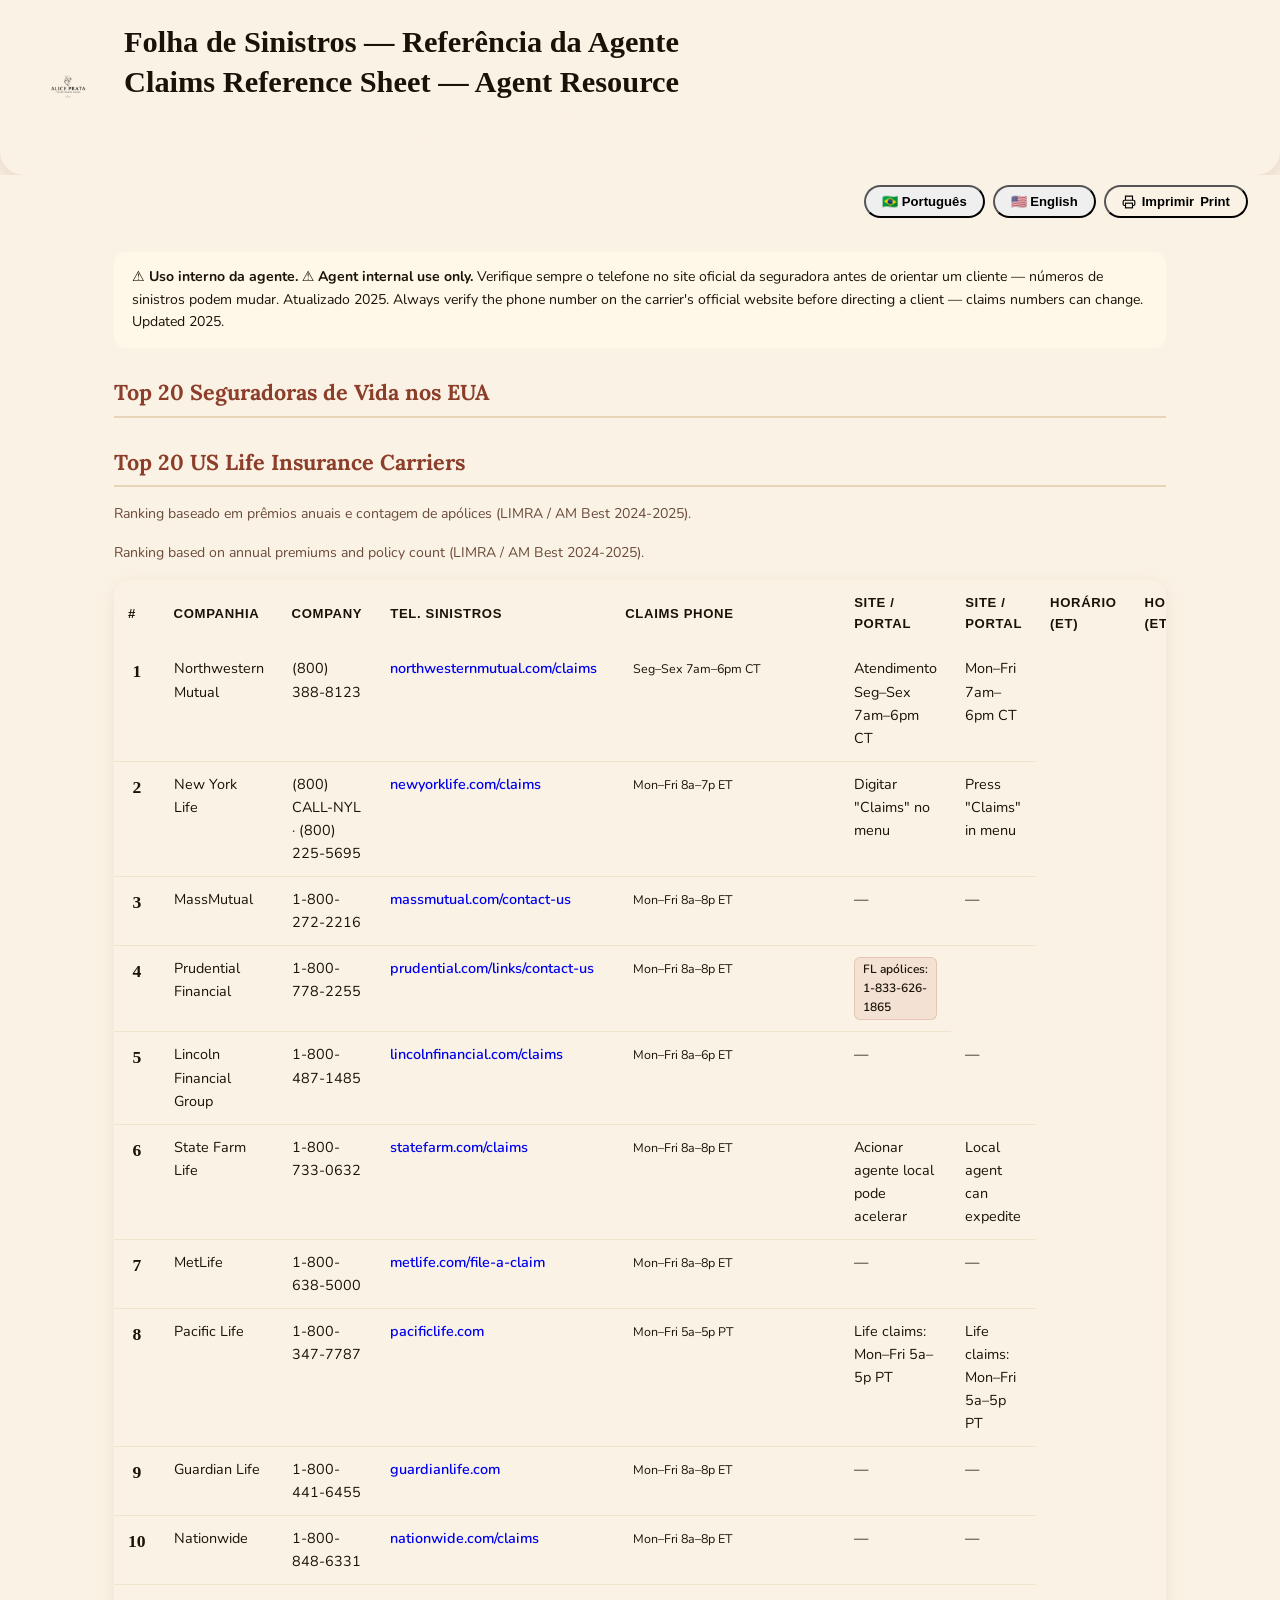
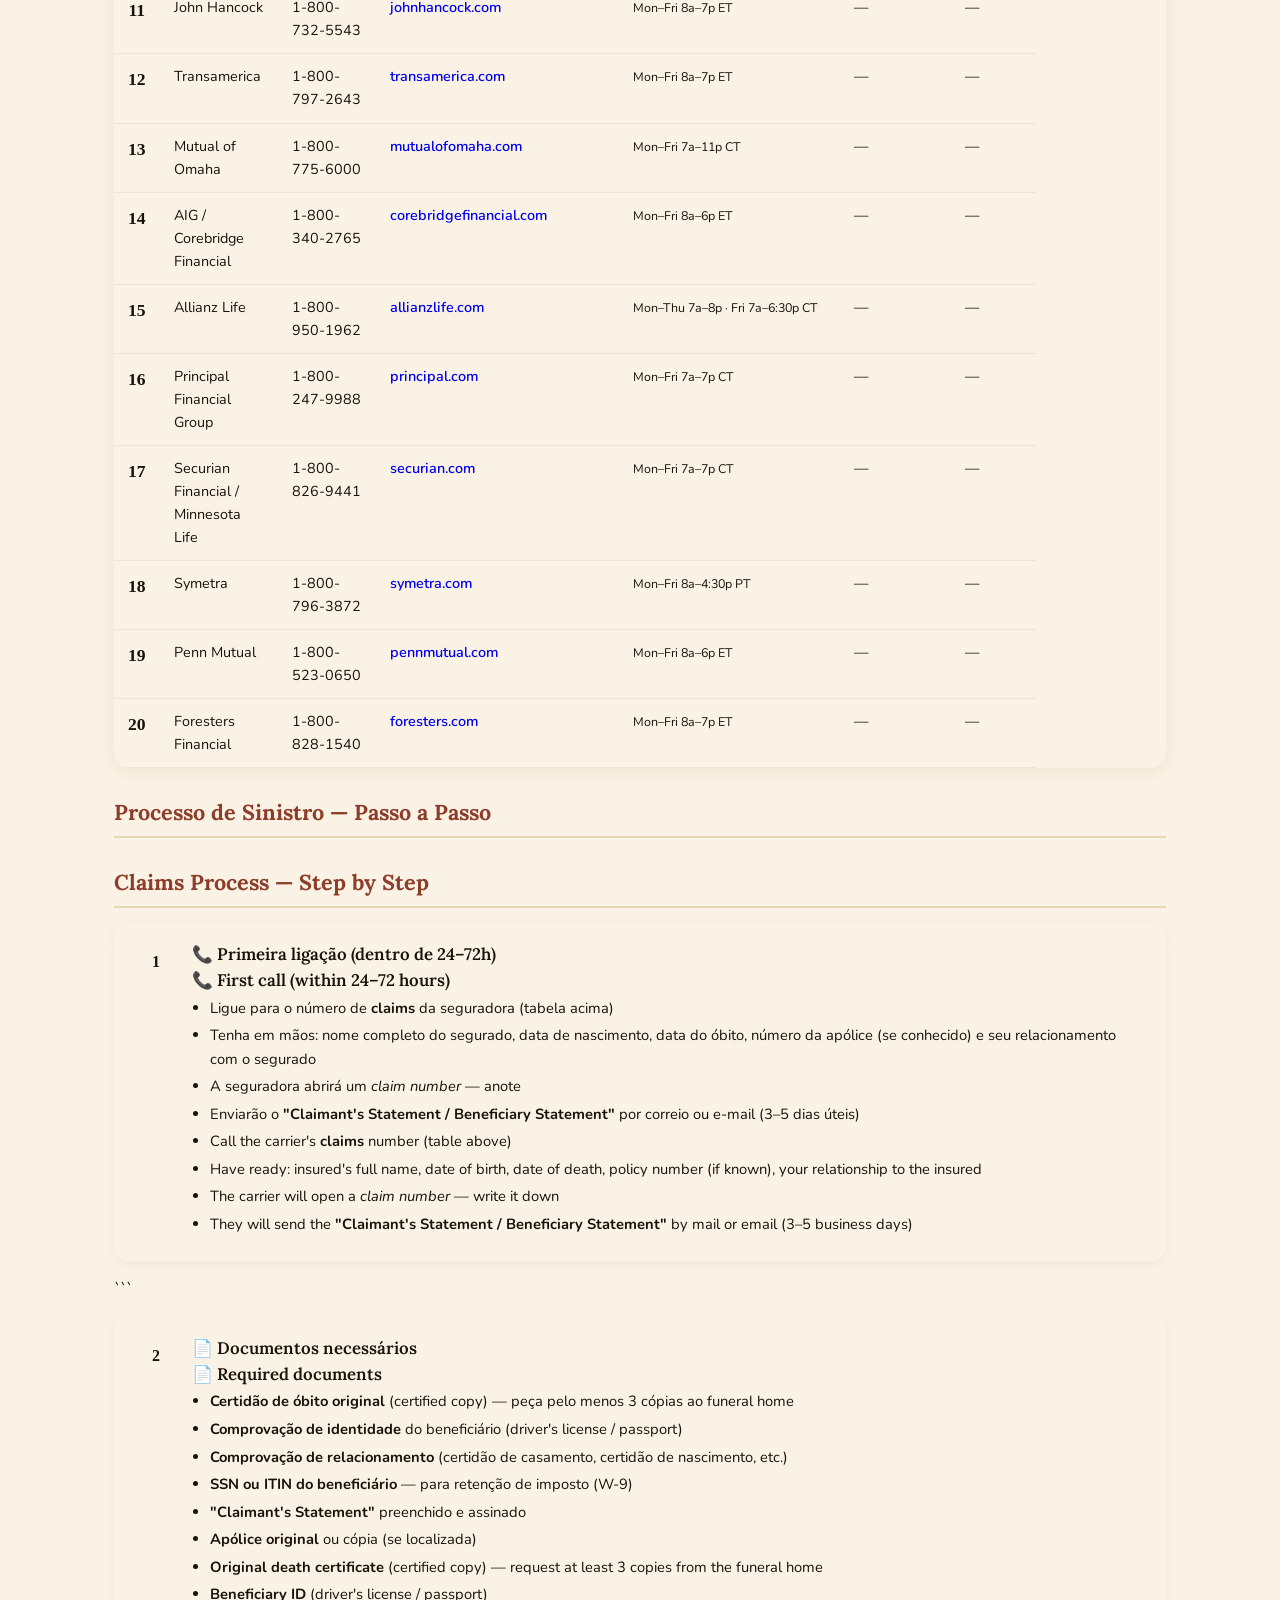
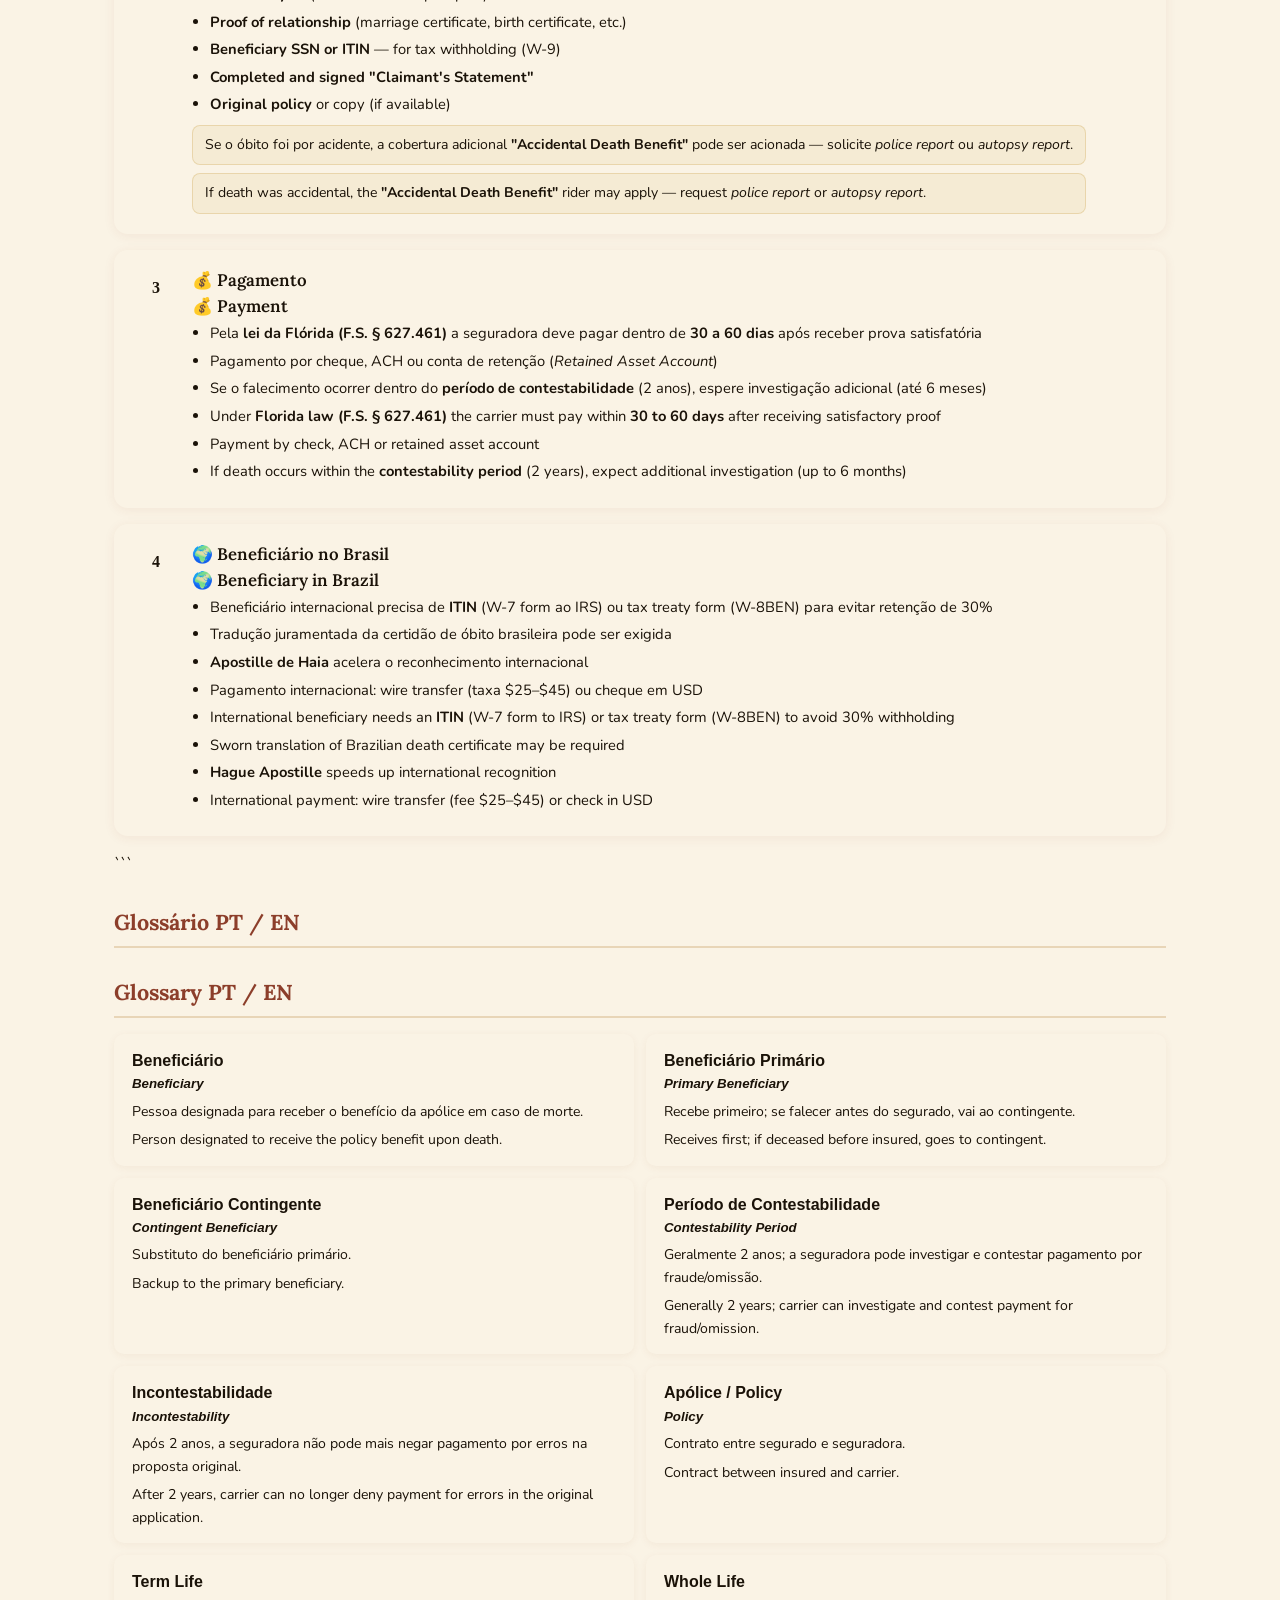
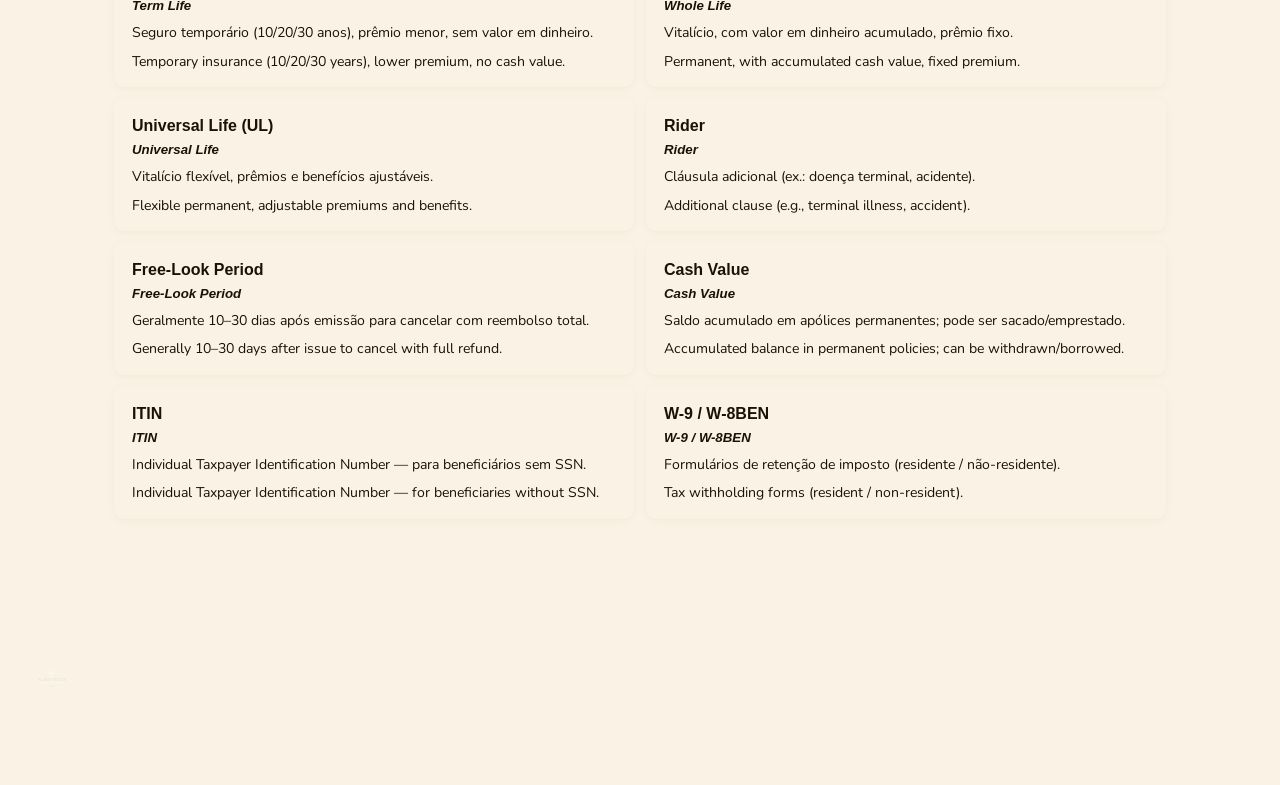
==== carrier-reference.html @ e588aaac "Rename Carrier-reference.html to carrier-reference.html" ====
<!DOCTYPE html>

<html lang="pt-BR">
<head>
<meta charset="UTF-8"/>
<meta name="viewport" content="width=device-width, initial-scale=1.0"/>
<title>Folha de Sinistros — Alice Prata · Agent Claims Reference</title>
<link rel="preconnect" href="https://fonts.googleapis.com">
<link rel="preconnect" href="https://fonts.gstatic.com" crossorigin>
<link href="https://fonts.googleapis.com/css2?family=Lora:ital,wght@0,400;0,600;0,700;1,400&family=Nunito:wght@400;500;600;700;800&display=swap" rel="stylesheet">
<style>
:root{
  --terra-deep:#8C3E2A; --terra:#B5553F; --terra-light:#C76A4F;
  --sand:#E8D5B7; --sand-light:#F4E6CD; --sand-cream:#FAF3E5;
  --ink:#1A1208; --ink-mid:#3A2418; --ink-soft:#6B4A3A;
  --ochre:#C9A24A; --white:#FFFFFF;
}
*{box-sizing:border-box;margin:0;padding:0;}
body{
  font-family:'Nunito',system-ui,sans-serif;
  background:var(--sand-cream);color:var(--ink);
  line-height:1.6;-webkit-font-smoothing:antialiased;
}
h1,h2,h3{font-family:'Lora',Georgia,serif;line-height:1.2;}
h2{font-size:1.35rem;font-weight:700;color:var(--terra-deep);
   border-bottom:2px solid var(--sand);padding-bottom:10px;margin:32px 0 16px;}
h3{font-size:1.05rem;font-weight:600;color:var(--ink);}

/* HEADER */
header{
background:linear-gradient(135deg,var(–terra-deep) 0%,var(–terra-light) 100%);
padding:24px 32px;
display:flex;align-items:center;gap:20px;flex-wrap:wrap;
border-radius:0 0 24px 24px;
box-shadow:0 6px 24px rgba(140,62,42,0.18);
}
.header-logo{
height:64px;width:auto;
background:var(–white);border-radius:14px;
padding:8px 12px;flex-shrink:0;
}
.header-text h1{
font-family:‘Lora’,serif;font-size:clamp(1.3rem,3vw,1.9rem);
font-weight:700;color:var(–white);margin-bottom:4px;
}
.header-text p{color:rgba(250,243,229,0.88);font-size:0.9rem;}
.header-actions{margin-left:auto;display:flex;gap:8px;align-items:center;flex-wrap:wrap;}

/* LANG TOGGLE */
.lang-toggle{
position:sticky;top:0;z-index:50;
background:rgba(250,243,229,0.96);backdrop-filter:blur(6px);
border-bottom:1px solid var(–sand);
padding:10px 32px;display:flex;gap:8px;justify-content:flex-end;align-items:center;
}
.lang-btn{
font-family:‘Nunito’,sans-serif;font-weight:700;font-size:0.82rem;
background:var(–sand-light);color:var(–terra-deep);
border:1px solid var(–sand);padding:7px 16px;border-radius:999px;cursor:pointer;
transition:all 0.15s;
}
.lang-btn.active{background:var(–terra-deep);color:var(–white);border-color:var(–terra-deep);}
.print-btn{
font-family:‘Nunito’,sans-serif;font-weight:700;font-size:0.82rem;
background:transparent;color:var(–terra-deep);
border:1px solid var(–terra-deep);padding:7px 16px;border-radius:999px;cursor:pointer;
display:flex;align-items:center;gap:6px;
}
.print-btn:hover{background:var(–terra-deep);color:var(–white);}

main{max-width:1100px;margin:0 auto;padding:24px 24px 80px;}

/* DISCLAIMER */
.disclaimer{
background:#FFF8E8;border:1px solid var(–ochre);border-left:4px solid var(–ochre);
border-radius:12px;padding:14px 18px;margin-bottom:28px;
font-size:0.88rem;color:var(–ink-mid);
}
.disclaimer strong{color:var(–terra-deep);}

/* TABLE */
.table-wrap{
background:var(–white);border-radius:16px;
overflow:hidden;box-shadow:0 4px 20px rgba(140,62,42,0.09);
margin-bottom:32px;
}
table{width:100%;border-collapse:collapse;font-size:0.9rem;}
thead{background:var(–terra-deep);}
thead th{
padding:12px 14px;text-align:left;
font-family:‘Nunito’,sans-serif;font-weight:700;font-size:0.82rem;
color:var(–white);letter-spacing:0.05em;text-transform:uppercase;
}
tbody tr:nth-child(even){background:var(–sand-light);}
tbody tr:nth-child(odd){background:var(–white);}
tbody tr:hover{background:var(–sand);}
td{padding:11px 14px;vertical-align:top;border-bottom:1px solid rgba(232,213,183,0.5);}
td a{color:var(–terra-deep);font-weight:600;text-decoration:none;}
td a:hover{text-decoration:underline;}
.rank{
font-family:‘Lora’,serif;font-weight:700;font-size:1.1rem;
color:var(–terra-deep);text-align:center;
}
.hours{
display:inline-block;font-size:0.78rem;
background:var(–sand-light);color:var(–ink-soft);
padding:2px 8px;border-radius:6px;white-space:nowrap;
}
.note-pill{
display:inline-block;font-size:0.75rem;
background:rgba(181,85,63,0.1);color:var(–terra-deep);
padding:2px 8px;border-radius:6px;font-weight:600;
border:1px solid rgba(181,85,63,0.2);
}

/* PROCESS SECTION */
.process-steps{display:flex;flex-direction:column;gap:16px;margin-bottom:32px;}
.step{
background:var(–white);border-radius:14px;
padding:20px 24px;
box-shadow:0 2px 12px rgba(140,62,42,0.07);
display:flex;gap:18px;align-items:flex-start;
}
.step-num{
width:36px;height:36px;border-radius:50%;flex-shrink:0;
background:var(–terra-deep);color:var(–white);
font-family:‘Lora’,serif;font-weight:700;font-size:1rem;
display:flex;align-items:center;justify-content:center;
}
.step-content h3{color:var(–terra-deep);margin-bottom:6px;}
.step-content ul{padding-left:18px;}
.step-content li{font-size:0.92rem;color:var(–ink-mid);margin-bottom:4px;}
.step-content .highlight{
background:rgba(201,162,74,0.1);border:1px solid rgba(201,162,74,0.3);
border-radius:8px;padding:8px 12px;margin-top:8px;font-size:0.88rem;color:var(–ink-mid);
}

/* GLOSSARY */
.glossary-grid{
display:grid;grid-template-columns:1fr;gap:12px;margin-bottom:32px;
}
@media(min-width:700px){.glossary-grid{grid-template-columns:1fr 1fr;}}
.term-card{
background:var(–white);border-left:4px solid var(–terra);
border-radius:10px;padding:14px 18px;
box-shadow:0 2px 8px rgba(140,62,42,0.06);
}
.term-card strong{
font-family:‘Nunito’,sans-serif;font-weight:700;
color:var(–terra-deep);display:block;margin-bottom:4px;
}
.term-card .term-en{
font-style:italic;color:var(–ink-soft);font-size:0.83rem;display:block;
}
.term-card p{font-size:0.88rem;color:var(–ink-soft);margin-top:6px;}

/* FOOTER */
footer{
background:var(–ink);padding:28px 32px;
display:flex;align-items:center;gap:16px;flex-wrap:wrap;
justify-content:space-between;
}
footer img{height:40px;filter:invert(1);opacity:0.8;}
footer p{color:rgba(250,243,229,0.5);font-size:0.8rem;max-width:640px;}

/* PRINT */
@media print{
.lang-toggle,.print-btn{display:none!important;}
body{background:#fff;}
header{background:#fff;border-bottom:2px solid var(–terra-deep);border-radius:0;box-shadow:none;}
header h1{color:var(–terra-deep)!important;}
.header-text p{color:var(–ink-soft)!important;}
.header-logo{background:transparent;padding:0;}
td a::after{content:” (” attr(href) “)”;font-size:0.72em;color:var(–ink-soft);}
.table-wrap{box-shadow:none;}
}

/* LANG */
[data-lang=“en”] .pt-only{display:none;}
[data-lang=“pt”] .en-only{display:none;}
</style>

</head>
<body data-lang="pt">

<header>
  <img src="alice-prata-logo.png" alt="Alice Prata" class="header-logo"/>
  <div class="header-text">
    <h1 class="pt-only">Folha de Sinistros — Referência da Agente</h1>
    <h1 class="en-only">Claims Reference Sheet — Agent Resource</h1>
    <p class="pt-only">Top 20 seguradoras dos EUA · Telefones de sinistros · Processo passo a passo · Glossário PT/EN</p>
    <p class="en-only">Top 20 US carriers · Claims phones · Step-by-step process · PT/EN glossary</p>
  </div>
</header>

<div class="lang-toggle">
  <button class="lang-btn active" id="btnPT" onclick="setLang('pt')">🇧🇷 Português</button>
  <button class="lang-btn" id="btnEN" onclick="setLang('en')">🇺🇸 English</button>
  <button class="print-btn" onclick="window.print()">
    <svg width="14" height="14" viewBox="0 0 24 24" fill="none" stroke="currentColor" stroke-width="2"><polyline points="6 9 6 2 18 2 18 9"/><path d="M6 18H4a2 2 0 0 1-2-2v-5a2 2 0 0 1 2-2h16a2 2 0 0 1 2 2v5a2 2 0 0 1-2 2h-2"/><rect x="6" y="14" width="12" height="8"/></svg>
    <span class="pt-only">Imprimir</span><span class="en-only">Print</span>
  </button>
</div>

<main>

  <div class="disclaimer">
    <strong class="pt-only">⚠ Uso interno da agente.</strong>
    <strong class="en-only">⚠ Agent internal use only.</strong>
    <span class="pt-only"> Verifique sempre o telefone no site oficial da seguradora antes de orientar um cliente — números de sinistros podem mudar. Atualizado 2025.</span>
    <span class="en-only"> Always verify the phone number on the carrier's official website before directing a client — claims numbers can change. Updated 2025.</span>
  </div>

  <!-- TOP 20 TABLE -->

  <h2 class="pt-only">Top 20 Seguradoras de Vida nos EUA</h2>
  <h2 class="en-only">Top 20 US Life Insurance Carriers</h2>
  <p style="font-size:0.88rem;color:var(--ink-soft);margin-bottom:16px;" class="pt-only">Ranking baseado em prêmios anuais e contagem de apólices (LIMRA / AM Best 2024-2025).</p>
  <p style="font-size:0.88rem;color:var(--ink-soft);margin-bottom:16px;" class="en-only">Ranking based on annual premiums and policy count (LIMRA / AM Best 2024-2025).</p>

  <div class="table-wrap">
    <table>
      <thead>
        <tr>
          <th style="width:42px;">#</th>
          <th class="pt-only">Companhia</th>        <th class="en-only">Company</th>
          <th class="pt-only">Tel. Sinistros</th>   <th class="en-only">Claims Phone</th>
          <th class="pt-only">Site / Portal</th>    <th class="en-only">Site / Portal</th>
          <th class="pt-only">Horário (ET)</th>     <th class="en-only">Hours (ET)</th>
          <th class="pt-only">Observações</th>      <th class="en-only">Notes</th>
        </tr>
      </thead>
      <tbody>
        <tr><td class="rank">1</td><td>Northwestern Mutual</td><td>(800) 388-8123</td><td><a href="https://www.northwesternmutual.com/claims" target="_blank">northwesternmutual.com/claims</a></td><td><span class="hours">Seg–Sex 7am–6pm CT</span></td><td class="pt-only">Atendimento Seg–Sex 7am–6pm CT</td><td class="en-only">Mon–Fri 7am–6pm CT</td></tr>
        <tr><td class="rank">2</td><td>New York Life</td><td>(800) CALL-NYL · (800) 225-5695</td><td><a href="https://www.newyorklife.com/claims" target="_blank">newyorklife.com/claims</a></td><td><span class="hours">Mon–Fri 8a–7p ET</span></td><td class="pt-only">Digitar "Claims" no menu</td><td class="en-only">Press "Claims" in menu</td></tr>
        <tr><td class="rank">3</td><td>MassMutual</td><td>1-800-272-2216</td><td><a href="https://www.massmutual.com/contact-us" target="_blank">massmutual.com/contact-us</a></td><td><span class="hours">Mon–Fri 8a–8p ET</span></td><td class="pt-only">—</td><td class="en-only">—</td></tr>
        <tr><td class="rank">4</td><td>Prudential Financial</td><td>1-800-778-2255</td><td><a href="https://www.prudential.com/links/contact-us" target="_blank">prudential.com/links/contact-us</a></td><td><span class="hours">Mon–Fri 8a–8p ET</span></td><td><span class="note-pill">FL apólices: 1-833-626-1865</span></td></tr>
        <tr><td class="rank">5</td><td>Lincoln Financial Group</td><td>1-800-487-1485</td><td><a href="https://www.lincolnfinancial.com/claims" target="_blank">lincolnfinancial.com/claims</a></td><td><span class="hours">Mon–Fri 8a–6p ET</span></td><td class="pt-only">—</td><td class="en-only">—</td></tr>
        <tr><td class="rank">6</td><td>State Farm Life</td><td>1-800-733-0632</td><td><a href="https://www.statefarm.com/claims" target="_blank">statefarm.com/claims</a></td><td><span class="hours">Mon–Fri 8a–8p ET</span></td><td class="pt-only">Acionar agente local pode acelerar</td><td class="en-only">Local agent can expedite</td></tr>
        <tr><td class="rank">7</td><td>MetLife</td><td>1-800-638-5000</td><td><a href="https://www.metlife.com/file-a-claim" target="_blank">metlife.com/file-a-claim</a></td><td><span class="hours">Mon–Fri 8a–8p ET</span></td><td class="pt-only">—</td><td class="en-only">—</td></tr>
        <tr><td class="rank">8</td><td>Pacific Life</td><td>1-800-347-7787</td><td><a href="https://www.pacificlife.com" target="_blank">pacificlife.com</a></td><td><span class="hours">Mon–Fri 5a–5p PT</span></td><td class="pt-only">Life claims: Mon–Fri 5a–5p PT</td><td class="en-only">Life claims: Mon–Fri 5a–5p PT</td></tr>
        <tr><td class="rank">9</td><td>Guardian Life</td><td>1-800-441-6455</td><td><a href="https://www.guardianlife.com" target="_blank">guardianlife.com</a></td><td><span class="hours">Mon–Fri 8a–8p ET</span></td><td class="pt-only">—</td><td class="en-only">—</td></tr>
        <tr><td class="rank">10</td><td>Nationwide</td><td>1-800-848-6331</td><td><a href="https://www.nationwide.com/claims" target="_blank">nationwide.com/claims</a></td><td><span class="hours">Mon–Fri 8a–8p ET</span></td><td class="pt-only">—</td><td class="en-only">—</td></tr>
        <tr><td class="rank">11</td><td>John Hancock</td><td>1-800-732-5543</td><td><a href="https://www.johnhancock.com" target="_blank">johnhancock.com</a></td><td><span class="hours">Mon–Fri 8a–7p ET</span></td><td class="pt-only">—</td><td class="en-only">—</td></tr>
        <tr><td class="rank">12</td><td>Transamerica</td><td>1-800-797-2643</td><td><a href="https://www.transamerica.com" target="_blank">transamerica.com</a></td><td><span class="hours">Mon–Fri 8a–7p ET</span></td><td class="pt-only">—</td><td class="en-only">—</td></tr>
        <tr><td class="rank">13</td><td>Mutual of Omaha</td><td>1-800-775-6000</td><td><a href="https://www.mutualofomaha.com" target="_blank">mutualofomaha.com</a></td><td><span class="hours">Mon–Fri 7a–11p CT</span></td><td class="pt-only">—</td><td class="en-only">—</td></tr>
        <tr><td class="rank">14</td><td>AIG / Corebridge Financial</td><td>1-800-340-2765</td><td><a href="https://www.corebridgefinancial.com" target="_blank">corebridgefinancial.com</a></td><td><span class="hours">Mon–Fri 8a–6p ET</span></td><td class="pt-only">—</td><td class="en-only">—</td></tr>
        <tr><td class="rank">15</td><td>Allianz Life</td><td>1-800-950-1962</td><td><a href="https://www.allianzlife.com" target="_blank">allianzlife.com</a></td><td><span class="hours">Mon–Thu 7a–8p · Fri 7a–6:30p CT</span></td><td class="pt-only">—</td><td class="en-only">—</td></tr>
        <tr><td class="rank">16</td><td>Principal Financial Group</td><td>1-800-247-9988</td><td><a href="https://www.principal.com" target="_blank">principal.com</a></td><td><span class="hours">Mon–Fri 7a–7p CT</span></td><td class="pt-only">—</td><td class="en-only">—</td></tr>
        <tr><td class="rank">17</td><td>Securian Financial / Minnesota Life</td><td>1-800-826-9441</td><td><a href="https://www.securian.com" target="_blank">securian.com</a></td><td><span class="hours">Mon–Fri 7a–7p CT</span></td><td class="pt-only">—</td><td class="en-only">—</td></tr>
        <tr><td class="rank">18</td><td>Symetra</td><td>1-800-796-3872</td><td><a href="https://www.symetra.com" target="_blank">symetra.com</a></td><td><span class="hours">Mon–Fri 8a–4:30p PT</span></td><td class="pt-only">—</td><td class="en-only">—</td></tr>
        <tr><td class="rank">19</td><td>Penn Mutual</td><td>1-800-523-0650</td><td><a href="https://www.pennmutual.com" target="_blank">pennmutual.com</a></td><td><span class="hours">Mon–Fri 8a–6p ET</span></td><td class="pt-only">—</td><td class="en-only">—</td></tr>
        <tr><td class="rank">20</td><td>Foresters Financial</td><td>1-800-828-1540</td><td><a href="https://www.foresters.com" target="_blank">foresters.com</a></td><td><span class="hours">Mon–Fri 8a–7p ET</span></td><td class="pt-only">—</td><td class="en-only">—</td></tr>
      </tbody>
    </table>
  </div>

  <!-- CLAIMS PROCESS -->

  <h2 class="pt-only">Processo de Sinistro — Passo a Passo</h2>
  <h2 class="en-only">Claims Process — Step by Step</h2>

  <div class="process-steps">
    <div class="step">
      <div class="step-num">1</div>
      <div class="step-content">
        <h3 class="pt-only">📞 Primeira ligação (dentro de 24–72h)</h3>
        <h3 class="en-only">📞 First call (within 24–72 hours)</h3>
        <ul class="pt-only">
          <li>Ligue para o número de <strong>claims</strong> da seguradora (tabela acima)</li>
          <li>Tenha em mãos: nome completo do segurado, data de nascimento, data do óbito, número da apólice (se conhecido) e seu relacionamento com o segurado</li>
          <li>A seguradora abrirá um <em>claim number</em> — anote</li>
          <li>Enviarão o <strong>"Claimant's Statement / Beneficiary Statement"</strong> por correio ou e-mail (3–5 dias úteis)</li>
        </ul>
        <ul class="en-only">
          <li>Call the carrier's <strong>claims</strong> number (table above)</li>
          <li>Have ready: insured's full name, date of birth, date of death, policy number (if known), your relationship to the insured</li>
          <li>The carrier will open a <em>claim number</em> — write it down</li>
          <li>They will send the <strong>"Claimant's Statement / Beneficiary Statement"</strong> by mail or email (3–5 business days)</li>
        </ul>
      </div>
    </div>

```
<div class="step">
  <div class="step-num">2</div>
  <div class="step-content">
    <h3 class="pt-only">📄 Documentos necessários</h3>
    <h3 class="en-only">📄 Required documents</h3>
    <ul class="pt-only">
      <li><strong>Certidão de óbito original</strong> (certified copy) — peça pelo menos 3 cópias ao funeral home</li>
      <li><strong>Comprovação de identidade</strong> do beneficiário (driver's license / passport)</li>
      <li><strong>Comprovação de relacionamento</strong> (certidão de casamento, certidão de nascimento, etc.)</li>
      <li><strong>SSN ou ITIN do beneficiário</strong> — para retenção de imposto (W-9)</li>
      <li><strong>"Claimant's Statement"</strong> preenchido e assinado</li>
      <li><strong>Apólice original</strong> ou cópia (se localizada)</li>
    </ul>
    <ul class="en-only">
      <li><strong>Original death certificate</strong> (certified copy) — request at least 3 copies from the funeral home</li>
      <li><strong>Beneficiary ID</strong> (driver's license / passport)</li>
      <li><strong>Proof of relationship</strong> (marriage certificate, birth certificate, etc.)</li>
      <li><strong>Beneficiary SSN or ITIN</strong> — for tax withholding (W-9)</li>
      <li><strong>Completed and signed "Claimant's Statement"</strong></li>
      <li><strong>Original policy</strong> or copy (if available)</li>
    </ul>
    <div class="highlight pt-only">Se o óbito foi por acidente, a cobertura adicional <strong>"Accidental Death Benefit"</strong> pode ser acionada — solicite <em>police report</em> ou <em>autopsy report</em>.</div>
    <div class="highlight en-only">If death was accidental, the <strong>"Accidental Death Benefit"</strong> rider may apply — request <em>police report</em> or <em>autopsy report</em>.</div>
  </div>
</div>

<div class="step">
  <div class="step-num">3</div>
  <div class="step-content">
    <h3 class="pt-only">💰 Pagamento</h3>
    <h3 class="en-only">💰 Payment</h3>
    <ul class="pt-only">
      <li>Pela <strong>lei da Flórida (F.S. § 627.461)</strong> a seguradora deve pagar dentro de <strong>30 a 60 dias</strong> após receber prova satisfatória</li>
      <li>Pagamento por cheque, ACH ou conta de retenção (<em>Retained Asset Account</em>)</li>
      <li>Se o falecimento ocorrer dentro do <strong>período de contestabilidade</strong> (2 anos), espere investigação adicional (até 6 meses)</li>
    </ul>
    <ul class="en-only">
      <li>Under <strong>Florida law (F.S. § 627.461)</strong> the carrier must pay within <strong>30 to 60 days</strong> after receiving satisfactory proof</li>
      <li>Payment by check, ACH or retained asset account</li>
      <li>If death occurs within the <strong>contestability period</strong> (2 years), expect additional investigation (up to 6 months)</li>
    </ul>
  </div>
</div>

<div class="step">
  <div class="step-num">4</div>
  <div class="step-content">
    <h3 class="pt-only">🌍 Beneficiário no Brasil</h3>
    <h3 class="en-only">🌍 Beneficiary in Brazil</h3>
    <ul class="pt-only">
      <li>Beneficiário internacional precisa de <strong>ITIN</strong> (W-7 form ao IRS) ou tax treaty form (W-8BEN) para evitar retenção de 30%</li>
      <li>Tradução juramentada da certidão de óbito brasileira pode ser exigida</li>
      <li><strong>Apostille de Haia</strong> acelera o reconhecimento internacional</li>
      <li>Pagamento internacional: wire transfer (taxa $25–$45) ou cheque em USD</li>
    </ul>
    <ul class="en-only">
      <li>International beneficiary needs an <strong>ITIN</strong> (W-7 form to IRS) or tax treaty form (W-8BEN) to avoid 30% withholding</li>
      <li>Sworn translation of Brazilian death certificate may be required</li>
      <li><strong>Hague Apostille</strong> speeds up international recognition</li>
      <li>International payment: wire transfer (fee $25–$45) or check in USD</li>
    </ul>
  </div>
</div>
```

  </div>

  <!-- GLOSSARY -->

  <h2 class="pt-only">Glossário PT / EN</h2>
  <h2 class="en-only">Glossary PT / EN</h2>

  <div class="glossary-grid">
    <div class="term-card"><strong>Beneficiário <span class="term-en">Beneficiary</span></strong><p class="pt-only">Pessoa designada para receber o benefício da apólice em caso de morte.</p><p class="en-only">Person designated to receive the policy benefit upon death.</p></div>
    <div class="term-card"><strong>Beneficiário Primário <span class="term-en">Primary Beneficiary</span></strong><p class="pt-only">Recebe primeiro; se falecer antes do segurado, vai ao contingente.</p><p class="en-only">Receives first; if deceased before insured, goes to contingent.</p></div>
    <div class="term-card"><strong>Beneficiário Contingente <span class="term-en">Contingent Beneficiary</span></strong><p class="pt-only">Substituto do beneficiário primário.</p><p class="en-only">Backup to the primary beneficiary.</p></div>
    <div class="term-card"><strong>Período de Contestabilidade <span class="term-en">Contestability Period</span></strong><p class="pt-only">Geralmente 2 anos; a seguradora pode investigar e contestar pagamento por fraude/omissão.</p><p class="en-only">Generally 2 years; carrier can investigate and contest payment for fraud/omission.</p></div>
    <div class="term-card"><strong>Incontestabilidade <span class="term-en">Incontestability</span></strong><p class="pt-only">Após 2 anos, a seguradora não pode mais negar pagamento por erros na proposta original.</p><p class="en-only">After 2 years, carrier can no longer deny payment for errors in the original application.</p></div>
    <div class="term-card"><strong>Apólice / Policy <span class="term-en">Policy</span></strong><p class="pt-only">Contrato entre segurado e seguradora.</p><p class="en-only">Contract between insured and carrier.</p></div>
    <div class="term-card"><strong>Term Life <span class="term-en">Term Life</span></strong><p class="pt-only">Seguro temporário (10/20/30 anos), prêmio menor, sem valor em dinheiro.</p><p class="en-only">Temporary insurance (10/20/30 years), lower premium, no cash value.</p></div>
    <div class="term-card"><strong>Whole Life <span class="term-en">Whole Life</span></strong><p class="pt-only">Vitalício, com valor em dinheiro acumulado, prêmio fixo.</p><p class="en-only">Permanent, with accumulated cash value, fixed premium.</p></div>
    <div class="term-card"><strong>Universal Life (UL) <span class="term-en">Universal Life</span></strong><p class="pt-only">Vitalício flexível, prêmios e benefícios ajustáveis.</p><p class="en-only">Flexible permanent, adjustable premiums and benefits.</p></div>
    <div class="term-card"><strong>Rider <span class="term-en">Rider</span></strong><p class="pt-only">Cláusula adicional (ex.: doença terminal, acidente).</p><p class="en-only">Additional clause (e.g., terminal illness, accident).</p></div>
    <div class="term-card"><strong>Free-Look Period <span class="term-en">Free-Look Period</span></strong><p class="pt-only">Geralmente 10–30 dias após emissão para cancelar com reembolso total.</p><p class="en-only">Generally 10–30 days after issue to cancel with full refund.</p></div>
    <div class="term-card"><strong>Cash Value <span class="term-en">Cash Value</span></strong><p class="pt-only">Saldo acumulado em apólices permanentes; pode ser sacado/emprestado.</p><p class="en-only">Accumulated balance in permanent policies; can be withdrawn/borrowed.</p></div>
    <div class="term-card"><strong>ITIN <span class="term-en">ITIN</span></strong><p class="pt-only">Individual Taxpayer Identification Number — para beneficiários sem SSN.</p><p class="en-only">Individual Taxpayer Identification Number — for beneficiaries without SSN.</p></div>
    <div class="term-card"><strong>W-9 / W-8BEN <span class="term-en">W-9 / W-8BEN</span></strong><p class="pt-only">Formulários de retenção de imposto (residente / não-residente).</p><p class="en-only">Tax withholding forms (resident / non-resident).</p></div>
  </div>

</main>

<footer>
  <img src="alice-prata-logo.png" alt="Alice Prata"/>
  <p class="pt-only">Documento de referência interna — Alice Prata. Atualizado 2025. Verifique sempre os números no site oficial da seguradora antes de orientar um cliente.</p>
  <p class="en-only">Internal reference document — Alice Prata. Updated 2025. Always verify numbers on the carrier's official website before directing a client.</p>
</footer>

<script>
function setLang(lang){
  document.body.dataset.lang = lang;
  document.getElementById('btnPT').classList.toggle('active', lang==='pt');
  document.getElementById('btnEN').classList.toggle('active', lang==='en');
  document.documentElement.lang = lang==='en' ? 'en' : 'pt-BR';
}
</script>

</body>
</html>
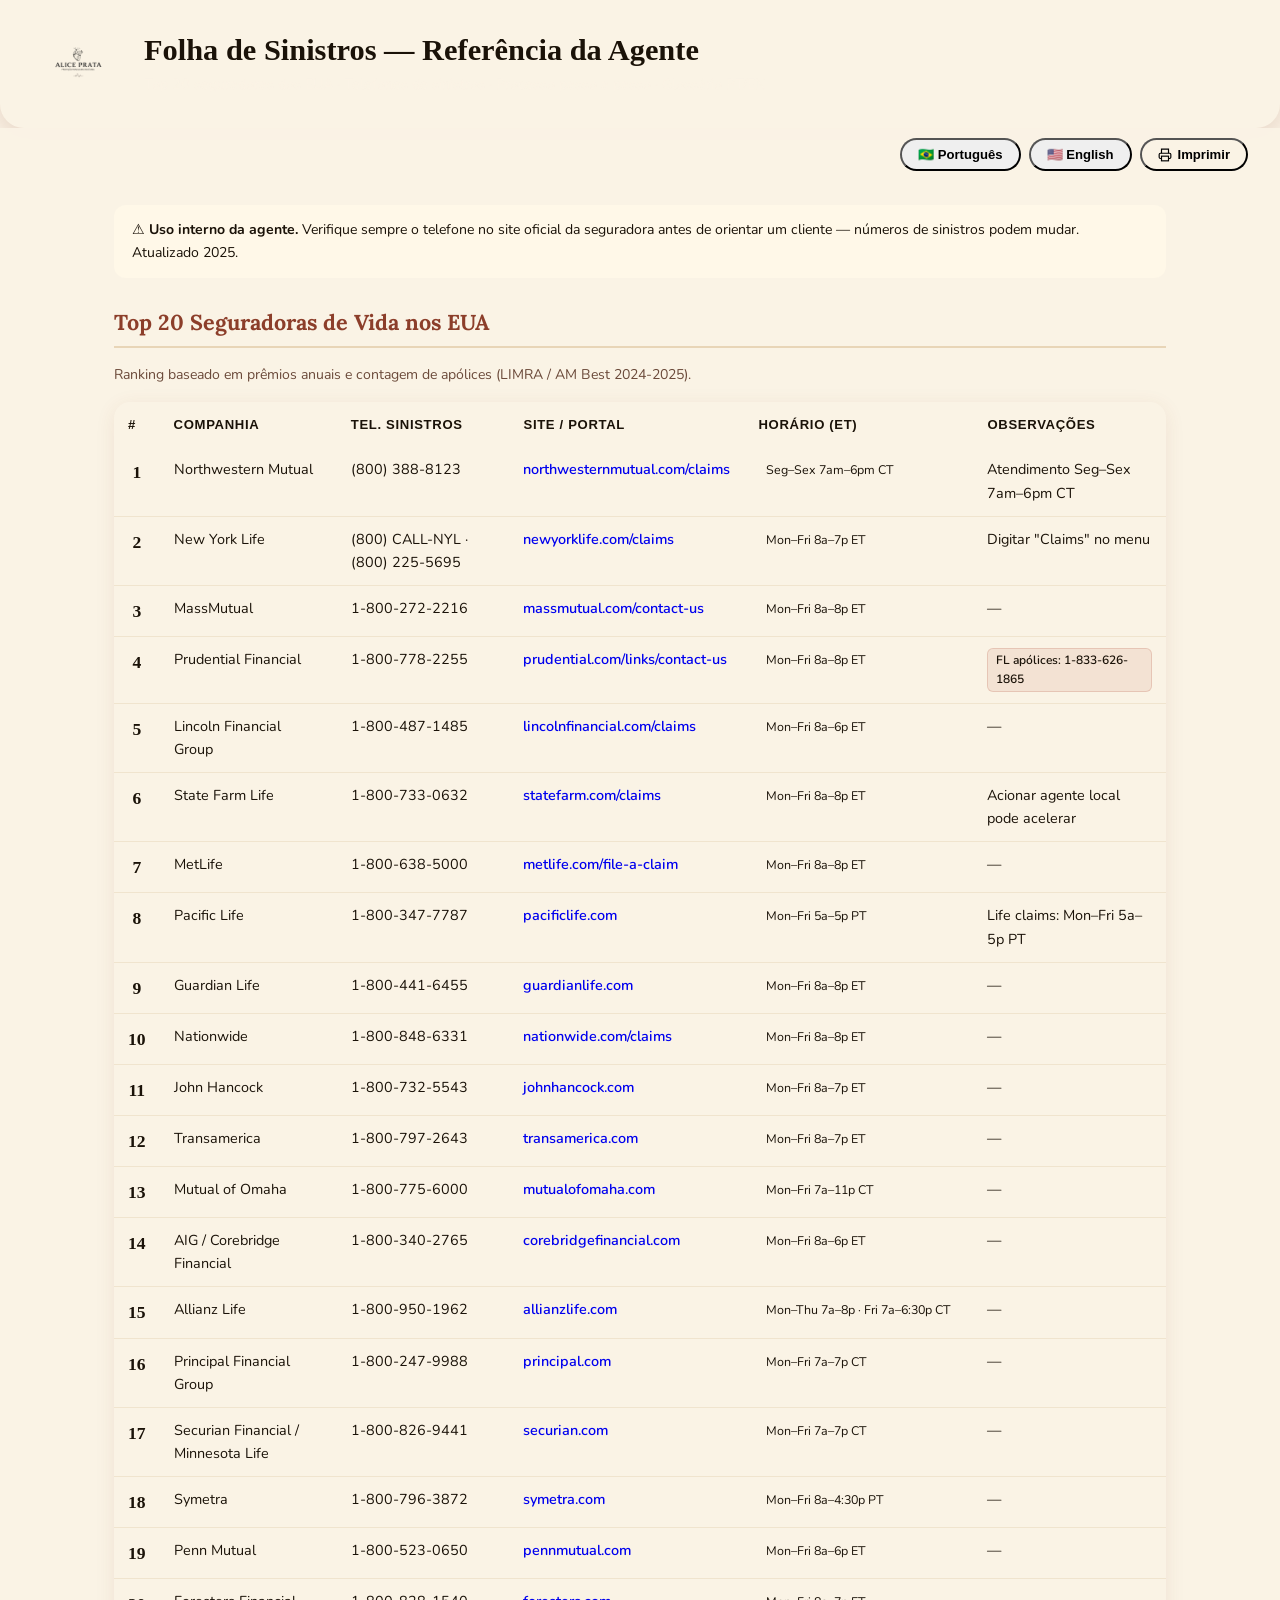
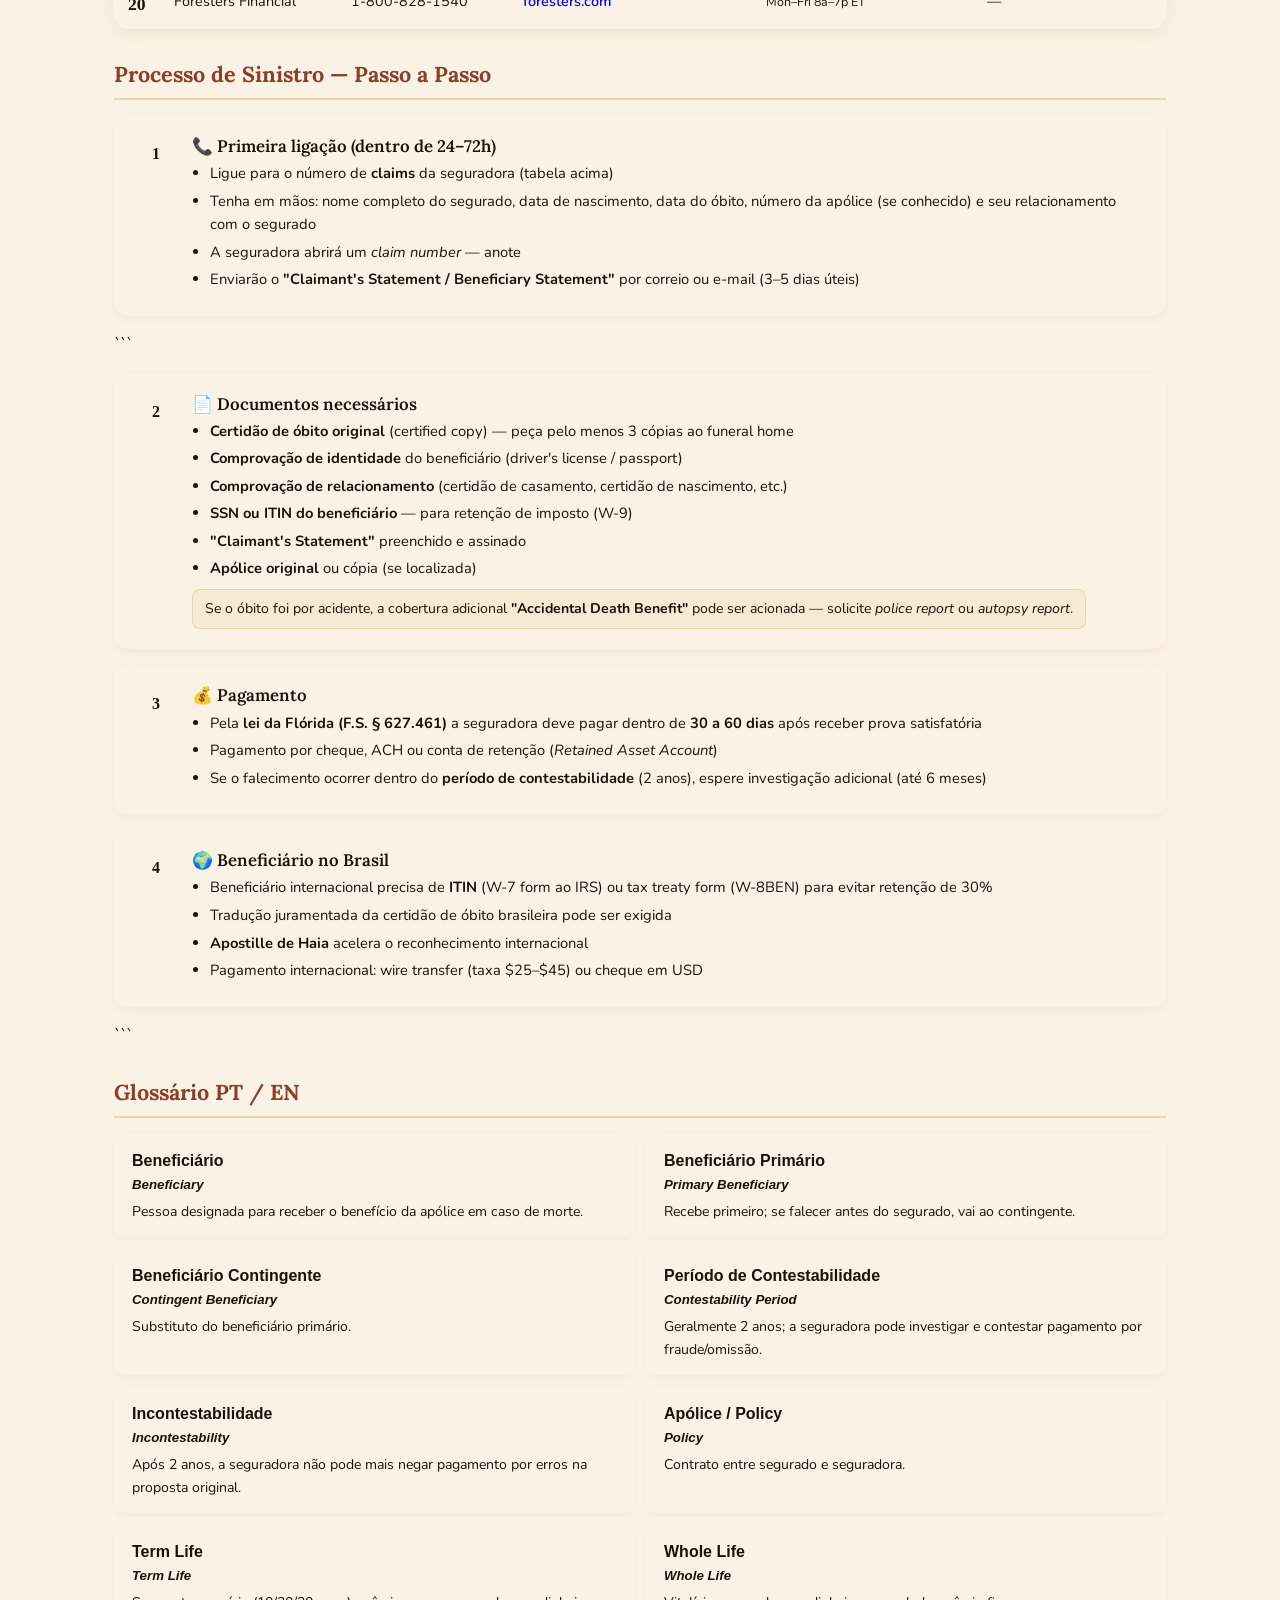
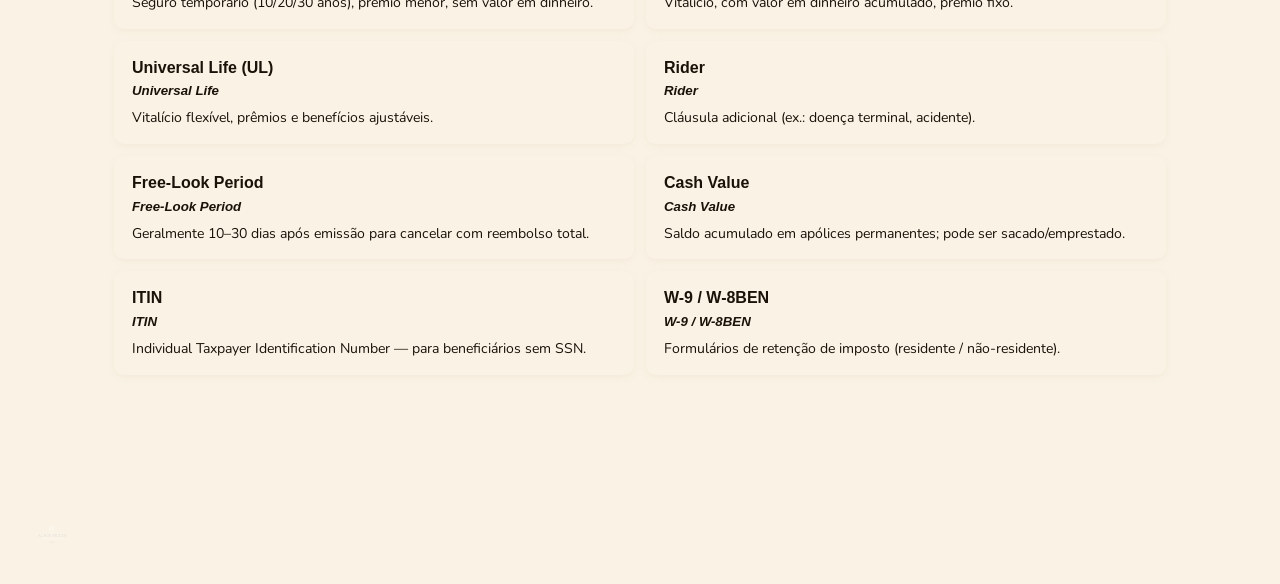
==== commit 694b8817: "Update carrier-reference.html" ====
--- a/carrier-reference.html
+++ b/carrier-reference.html
@@ -35,9 +35,9 @@
 box-shadow:0 6px 24px rgba(140,62,42,0.18);
 }
 .header-logo{
-height:64px;width:auto;
+height:80px;width:auto;
 background:var(–white);border-radius:14px;
-padding:8px 12px;flex-shrink:0;
+padding:8px 14px;flex-shrink:0;
 }
 .header-text h1{
 font-family:‘Lora’,serif;font-size:clamp(1.3rem,3vw,1.9rem);
@@ -175,9 +175,11 @@
 .table-wrap{box-shadow:none;}
 }
 
-/* LANG */
-[data-lang=“en”] .pt-only{display:none;}
-[data-lang=“pt”] .en-only{display:none;}
+/* LANG — PT default */
+.en-only{display:none!important;}
+[data-lang=“en”] .en-only{display:block!important;}
+[data-lang=“en”] .en-only.inline-el{display:inline!important;}
+[data-lang=“en”] .pt-only{display:none!important;}
 </style>
 
 </head>
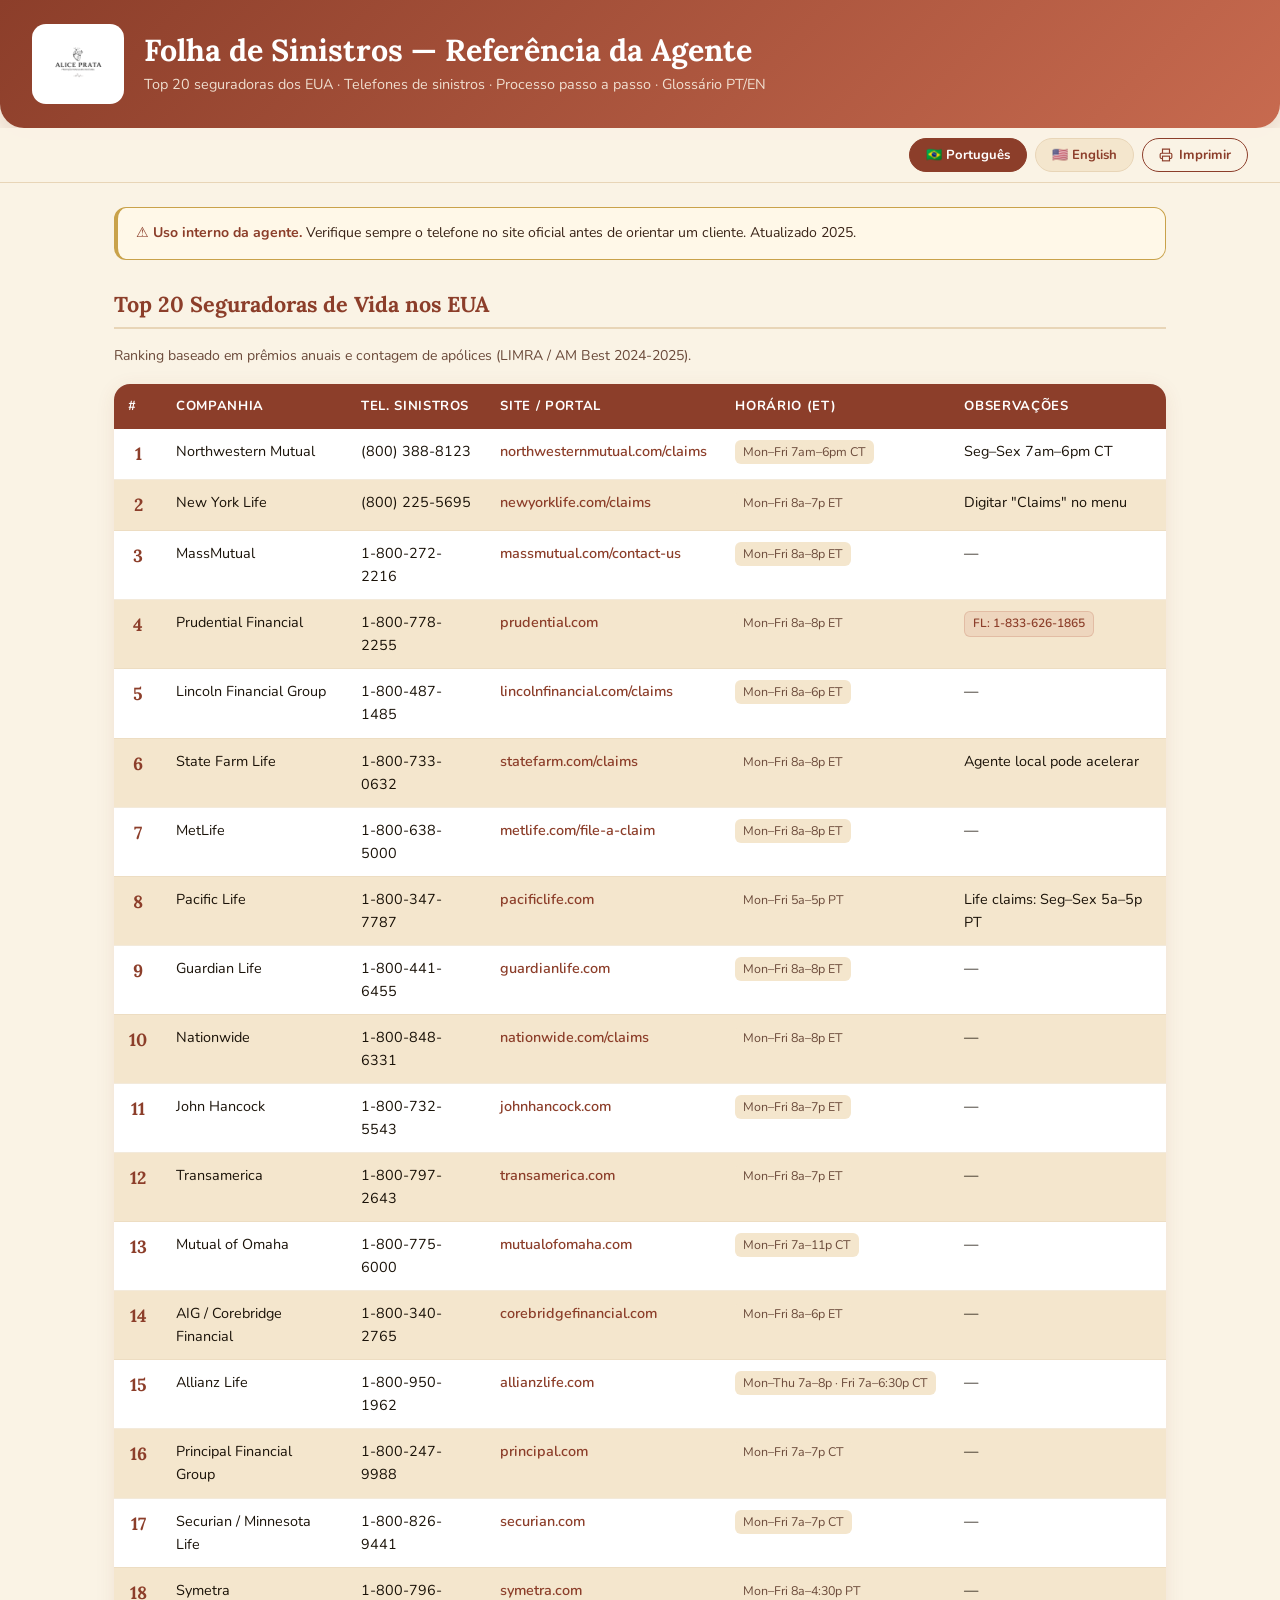
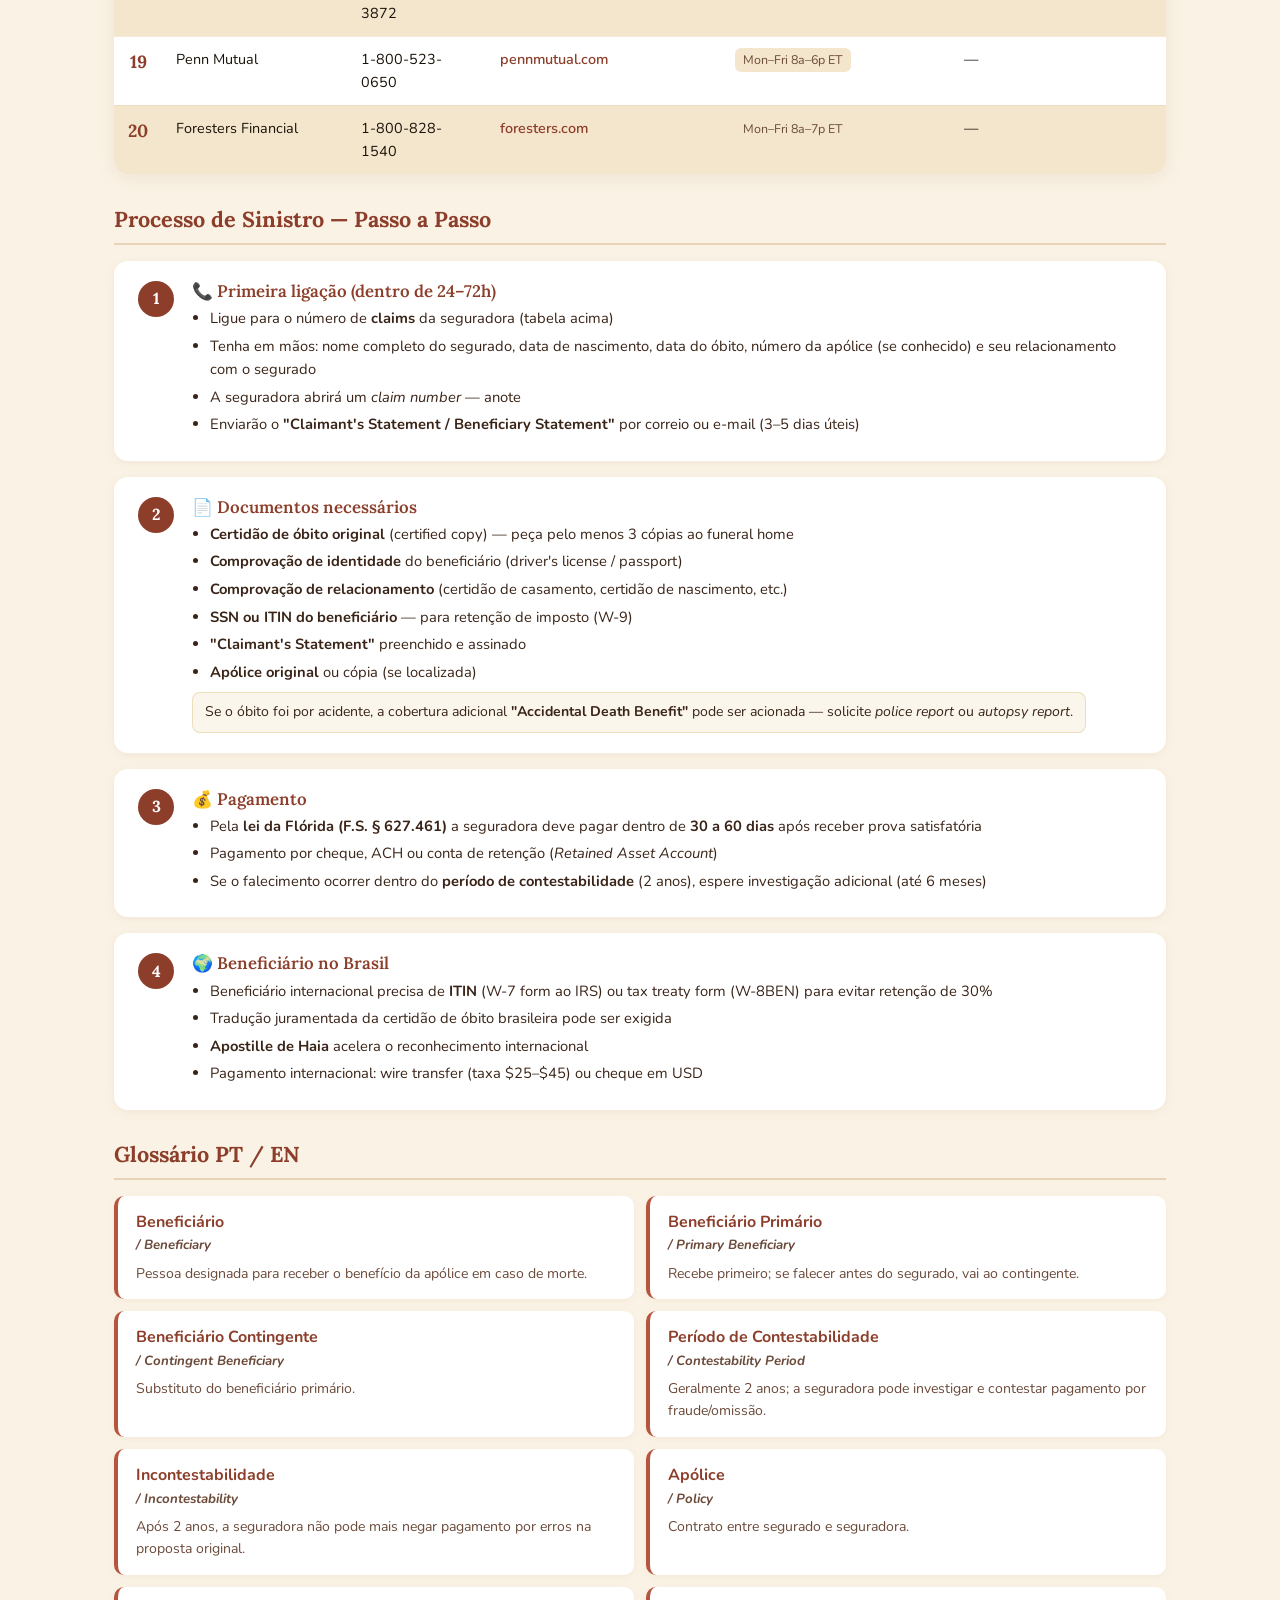
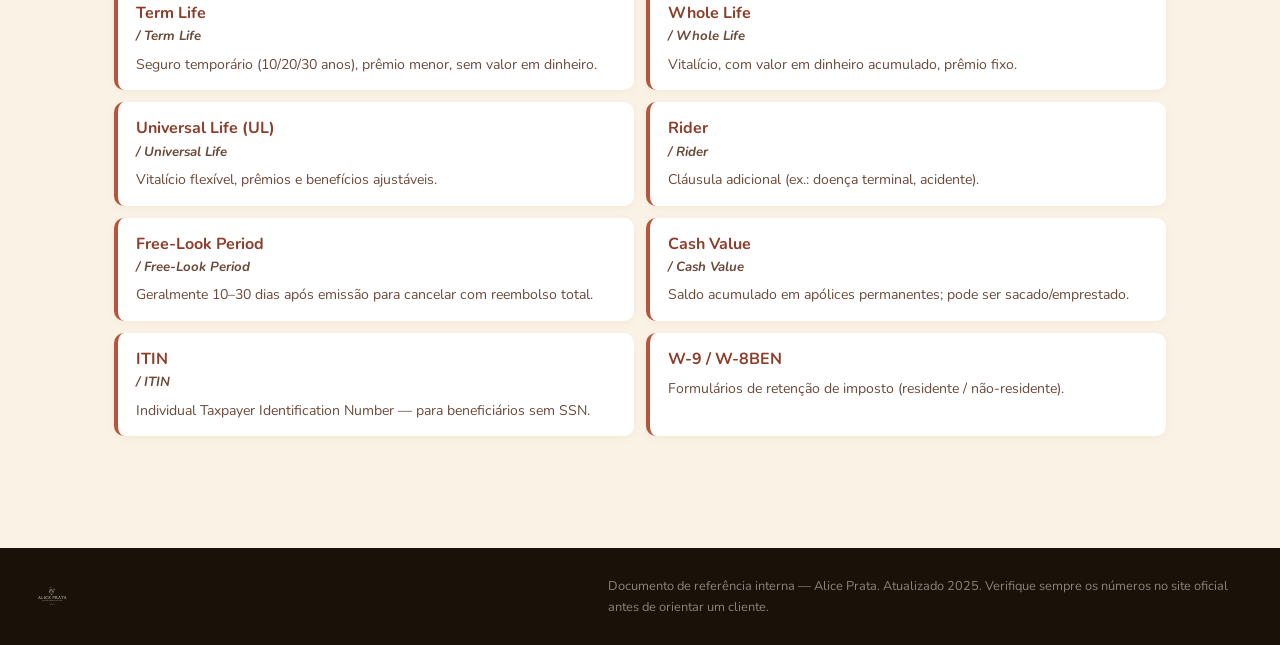
==== commit 3157a8bc: "Update carrier-reference.html" ====
--- a/carrier-reference.html
+++ b/carrier-reference.html
@@ -1,394 +1,216 @@
 <!DOCTYPE html>
-
 <html lang="pt-BR">
 <head>
 <meta charset="UTF-8"/>
 <meta name="viewport" content="width=device-width, initial-scale=1.0"/>
-<title>Folha de Sinistros — Alice Prata · Agent Claims Reference</title>
+<title>Folha de Sinistros — Alice Prata</title>
 <link rel="preconnect" href="https://fonts.googleapis.com">
 <link rel="preconnect" href="https://fonts.gstatic.com" crossorigin>
 <link href="https://fonts.googleapis.com/css2?family=Lora:ital,wght@0,400;0,600;0,700;1,400&family=Nunito:wght@400;500;600;700;800&display=swap" rel="stylesheet">
 <style>
-:root{
-  --terra-deep:#8C3E2A; --terra:#B5553F; --terra-light:#C76A4F;
-  --sand:#E8D5B7; --sand-light:#F4E6CD; --sand-cream:#FAF3E5;
-  --ink:#1A1208; --ink-mid:#3A2418; --ink-soft:#6B4A3A;
-  --ochre:#C9A24A; --white:#FFFFFF;
-}
+:root{--terra-deep:#8C3E2A;--terra:#B5553F;--terra-light:#C76A4F;--sand:#E8D5B7;--sand-light:#F4E6CD;--sand-cream:#FAF3E5;--ink:#1A1208;--ink-mid:#3A2418;--ink-soft:#6B4A3A;--ochre:#C9A24A;--white:#FFFFFF;}
 *{box-sizing:border-box;margin:0;padding:0;}
-body{
-  font-family:'Nunito',system-ui,sans-serif;
-  background:var(--sand-cream);color:var(--ink);
-  line-height:1.6;-webkit-font-smoothing:antialiased;
-}
+body{font-family:'Nunito',system-ui,sans-serif;background:var(--sand-cream);color:var(--ink);line-height:1.6;-webkit-font-smoothing:antialiased;}
 h1,h2,h3{font-family:'Lora',Georgia,serif;line-height:1.2;}
-h2{font-size:1.35rem;font-weight:700;color:var(--terra-deep);
-   border-bottom:2px solid var(--sand);padding-bottom:10px;margin:32px 0 16px;}
+h2{font-size:1.35rem;font-weight:700;color:var(--terra-deep);border-bottom:2px solid var(--sand);padding-bottom:10px;margin:32px 0 16px;}
 h3{font-size:1.05rem;font-weight:600;color:var(--ink);}
-
-/* HEADER */
-header{
-background:linear-gradient(135deg,var(–terra-deep) 0%,var(–terra-light) 100%);
-padding:24px 32px;
-display:flex;align-items:center;gap:20px;flex-wrap:wrap;
-border-radius:0 0 24px 24px;
-box-shadow:0 6px 24px rgba(140,62,42,0.18);
-}
-.header-logo{
-height:80px;width:auto;
-background:var(–white);border-radius:14px;
-padding:8px 14px;flex-shrink:0;
-}
-.header-text h1{
-font-family:‘Lora’,serif;font-size:clamp(1.3rem,3vw,1.9rem);
-font-weight:700;color:var(–white);margin-bottom:4px;
-}
+/* LANG — PT default */
+.en{display:none!important;}
+[data-lang="en"] .en{display:block!important;}
+[data-lang="en"] .en.il{display:inline!important;}
+[data-lang="en"] .pt{display:none!important;}
+header{background:linear-gradient(135deg,var(--terra-deep) 0%,var(--terra-light) 100%);padding:24px 32px;display:flex;align-items:center;gap:20px;flex-wrap:wrap;border-radius:0 0 24px 24px;box-shadow:0 6px 24px rgba(140,62,42,0.18);}
+.header-logo{height:80px;width:auto;background:var(--white);border-radius:14px;padding:8px 14px;flex-shrink:0;}
+.header-text h1{font-family:'Lora',serif;font-size:clamp(1.3rem,3vw,1.9rem);font-weight:700;color:var(--white);margin-bottom:4px;}
 .header-text p{color:rgba(250,243,229,0.88);font-size:0.9rem;}
-.header-actions{margin-left:auto;display:flex;gap:8px;align-items:center;flex-wrap:wrap;}
-
-/* LANG TOGGLE */
-.lang-toggle{
-position:sticky;top:0;z-index:50;
-background:rgba(250,243,229,0.96);backdrop-filter:blur(6px);
-border-bottom:1px solid var(–sand);
-padding:10px 32px;display:flex;gap:8px;justify-content:flex-end;align-items:center;
-}
-.lang-btn{
-font-family:‘Nunito’,sans-serif;font-weight:700;font-size:0.82rem;
-background:var(–sand-light);color:var(–terra-deep);
-border:1px solid var(–sand);padding:7px 16px;border-radius:999px;cursor:pointer;
-transition:all 0.15s;
-}
-.lang-btn.active{background:var(–terra-deep);color:var(–white);border-color:var(–terra-deep);}
-.print-btn{
-font-family:‘Nunito’,sans-serif;font-weight:700;font-size:0.82rem;
-background:transparent;color:var(–terra-deep);
-border:1px solid var(–terra-deep);padding:7px 16px;border-radius:999px;cursor:pointer;
-display:flex;align-items:center;gap:6px;
-}
-.print-btn:hover{background:var(–terra-deep);color:var(–white);}
-
+.header-right{margin-left:auto;display:flex;align-items:center;gap:8px;flex-wrap:wrap;}
+.lang-bar{position:sticky;top:0;z-index:50;background:rgba(250,243,229,0.96);backdrop-filter:blur(6px);border-bottom:1px solid var(--sand);padding:10px 32px;display:flex;gap:8px;justify-content:flex-end;align-items:center;}
+.lang-btn{font-family:'Nunito',sans-serif;font-weight:700;font-size:0.82rem;background:var(--sand-light);color:var(--terra-deep);border:1px solid var(--sand);padding:7px 16px;border-radius:999px;cursor:pointer;transition:all 0.15s;}
+.lang-btn.active{background:var(--terra-deep);color:var(--white);border-color:var(--terra-deep);}
+.print-btn{font-family:'Nunito',sans-serif;font-weight:700;font-size:0.82rem;background:transparent;color:var(--terra-deep);border:1px solid var(--terra-deep);padding:7px 16px;border-radius:999px;cursor:pointer;display:flex;align-items:center;gap:6px;}
+.print-btn:hover{background:var(--terra-deep);color:var(--white);}
 main{max-width:1100px;margin:0 auto;padding:24px 24px 80px;}
-
-/* DISCLAIMER */
-.disclaimer{
-background:#FFF8E8;border:1px solid var(–ochre);border-left:4px solid var(–ochre);
-border-radius:12px;padding:14px 18px;margin-bottom:28px;
-font-size:0.88rem;color:var(–ink-mid);
-}
-.disclaimer strong{color:var(–terra-deep);}
-
-/* TABLE */
-.table-wrap{
-background:var(–white);border-radius:16px;
-overflow:hidden;box-shadow:0 4px 20px rgba(140,62,42,0.09);
-margin-bottom:32px;
-}
+.disclaimer{background:#FFF8E8;border:1px solid var(--ochre);border-left:4px solid var(--ochre);border-radius:12px;padding:14px 18px;margin-bottom:28px;font-size:0.88rem;color:var(--ink-mid);}
+.disclaimer strong{color:var(--terra-deep);}
+.table-wrap{background:var(--white);border-radius:16px;overflow:hidden;box-shadow:0 4px 20px rgba(140,62,42,0.09);margin-bottom:32px;overflow-x:auto;}
 table{width:100%;border-collapse:collapse;font-size:0.9rem;}
-thead{background:var(–terra-deep);}
-thead th{
-padding:12px 14px;text-align:left;
-font-family:‘Nunito’,sans-serif;font-weight:700;font-size:0.82rem;
-color:var(–white);letter-spacing:0.05em;text-transform:uppercase;
-}
-tbody tr:nth-child(even){background:var(–sand-light);}
-tbody tr:nth-child(odd){background:var(–white);}
-tbody tr:hover{background:var(–sand);}
+thead{background:var(--terra-deep);}
+thead th{padding:12px 14px;text-align:left;font-family:'Nunito',sans-serif;font-weight:700;font-size:0.82rem;color:var(--white);letter-spacing:0.05em;text-transform:uppercase;}
+tbody tr:nth-child(even){background:var(--sand-light);}
+tbody tr:nth-child(odd){background:var(--white);}
+tbody tr:hover{background:var(--sand);}
 td{padding:11px 14px;vertical-align:top;border-bottom:1px solid rgba(232,213,183,0.5);}
-td a{color:var(–terra-deep);font-weight:600;text-decoration:none;}
+td a{color:var(--terra-deep);font-weight:600;text-decoration:none;}
 td a:hover{text-decoration:underline;}
-.rank{
-font-family:‘Lora’,serif;font-weight:700;font-size:1.1rem;
-color:var(–terra-deep);text-align:center;
-}
-.hours{
-display:inline-block;font-size:0.78rem;
-background:var(–sand-light);color:var(–ink-soft);
-padding:2px 8px;border-radius:6px;white-space:nowrap;
-}
-.note-pill{
-display:inline-block;font-size:0.75rem;
-background:rgba(181,85,63,0.1);color:var(–terra-deep);
-padding:2px 8px;border-radius:6px;font-weight:600;
-border:1px solid rgba(181,85,63,0.2);
-}
-
-/* PROCESS SECTION */
+.rank{font-family:'Lora',serif;font-weight:700;font-size:1.1rem;color:var(--terra-deep);text-align:center;}
+.hours{display:inline-block;font-size:0.78rem;background:var(--sand-light);color:var(--ink-soft);padding:2px 8px;border-radius:6px;white-space:nowrap;}
+.note-pill{display:inline-block;font-size:0.75rem;background:rgba(181,85,63,0.1);color:var(--terra-deep);padding:2px 8px;border-radius:6px;font-weight:600;border:1px solid rgba(181,85,63,0.2);}
 .process-steps{display:flex;flex-direction:column;gap:16px;margin-bottom:32px;}
-.step{
-background:var(–white);border-radius:14px;
-padding:20px 24px;
-box-shadow:0 2px 12px rgba(140,62,42,0.07);
-display:flex;gap:18px;align-items:flex-start;
-}
-.step-num{
-width:36px;height:36px;border-radius:50%;flex-shrink:0;
-background:var(–terra-deep);color:var(–white);
-font-family:‘Lora’,serif;font-weight:700;font-size:1rem;
-display:flex;align-items:center;justify-content:center;
-}
-.step-content h3{color:var(–terra-deep);margin-bottom:6px;}
+.step{background:var(--white);border-radius:14px;padding:20px 24px;box-shadow:0 2px 12px rgba(140,62,42,0.07);display:flex;gap:18px;align-items:flex-start;}
+.step-num{width:36px;height:36px;border-radius:50%;flex-shrink:0;background:var(--terra-deep);color:var(--white);font-family:'Lora',serif;font-weight:700;font-size:1rem;display:flex;align-items:center;justify-content:center;}
+.step-content h3{color:var(--terra-deep);margin-bottom:6px;}
 .step-content ul{padding-left:18px;}
-.step-content li{font-size:0.92rem;color:var(–ink-mid);margin-bottom:4px;}
-.step-content .highlight{
-background:rgba(201,162,74,0.1);border:1px solid rgba(201,162,74,0.3);
-border-radius:8px;padding:8px 12px;margin-top:8px;font-size:0.88rem;color:var(–ink-mid);
-}
-
-/* GLOSSARY */
-.glossary-grid{
-display:grid;grid-template-columns:1fr;gap:12px;margin-bottom:32px;
-}
+.step-content li{font-size:0.92rem;color:var(--ink-mid);margin-bottom:4px;}
+.highlight{background:rgba(201,162,74,0.1);border:1px solid rgba(201,162,74,0.3);border-radius:8px;padding:8px 12px;margin-top:8px;font-size:0.88rem;color:var(--ink-mid);}
+.glossary-grid{display:grid;grid-template-columns:1fr;gap:12px;margin-bottom:32px;}
 @media(min-width:700px){.glossary-grid{grid-template-columns:1fr 1fr;}}
-.term-card{
-background:var(–white);border-left:4px solid var(–terra);
-border-radius:10px;padding:14px 18px;
-box-shadow:0 2px 8px rgba(140,62,42,0.06);
-}
-.term-card strong{
-font-family:‘Nunito’,sans-serif;font-weight:700;
-color:var(–terra-deep);display:block;margin-bottom:4px;
-}
-.term-card .term-en{
-font-style:italic;color:var(–ink-soft);font-size:0.83rem;display:block;
-}
-.term-card p{font-size:0.88rem;color:var(–ink-soft);margin-top:6px;}
-
-/* FOOTER */
-footer{
-background:var(–ink);padding:28px 32px;
-display:flex;align-items:center;gap:16px;flex-wrap:wrap;
-justify-content:space-between;
-}
+.term-card{background:var(--white);border-left:4px solid var(--terra);border-radius:10px;padding:14px 18px;box-shadow:0 2px 8px rgba(140,62,42,0.06);}
+.term-card strong{font-family:'Nunito',sans-serif;font-weight:700;color:var(--terra-deep);display:block;margin-bottom:4px;}
+.term-card .term-en{font-style:italic;color:var(--ink-soft);font-size:0.83rem;display:block;}
+.term-card p{font-size:0.88rem;color:var(--ink-soft);margin-top:6px;}
+footer{background:var(--ink);padding:28px 32px;display:flex;align-items:center;gap:16px;flex-wrap:wrap;justify-content:space-between;}
 footer img{height:40px;filter:invert(1);opacity:0.8;}
 footer p{color:rgba(250,243,229,0.5);font-size:0.8rem;max-width:640px;}
-
-/* PRINT */
-@media print{
-.lang-toggle,.print-btn{display:none!important;}
-body{background:#fff;}
-header{background:#fff;border-bottom:2px solid var(–terra-deep);border-radius:0;box-shadow:none;}
-header h1{color:var(–terra-deep)!important;}
-.header-text p{color:var(–ink-soft)!important;}
-.header-logo{background:transparent;padding:0;}
-td a::after{content:” (” attr(href) “)”;font-size:0.72em;color:var(–ink-soft);}
-.table-wrap{box-shadow:none;}
-}
-
-/* LANG — PT default */
-.en-only{display:none!important;}
-[data-lang=“en”] .en-only{display:block!important;}
-[data-lang=“en”] .en-only.inline-el{display:inline!important;}
-[data-lang=“en”] .pt-only{display:none!important;}
+@media print{.lang-bar,.print-btn{display:none!important;}body{background:#fff;}}
 </style>
-
 </head>
 <body data-lang="pt">
 
 <header>
   <img src="alice-prata-logo.png" alt="Alice Prata" class="header-logo"/>
   <div class="header-text">
-    <h1 class="pt-only">Folha de Sinistros — Referência da Agente</h1>
-    <h1 class="en-only">Claims Reference Sheet — Agent Resource</h1>
-    <p class="pt-only">Top 20 seguradoras dos EUA · Telefones de sinistros · Processo passo a passo · Glossário PT/EN</p>
-    <p class="en-only">Top 20 US carriers · Claims phones · Step-by-step process · PT/EN glossary</p>
+    <h1 class="pt">Folha de Sinistros — Referência da Agente</h1>
+    <h1 class="en">Claims Reference Sheet — Agent Resource</h1>
+    <p class="pt">Top 20 seguradoras dos EUA · Telefones de sinistros · Processo passo a passo · Glossário PT/EN</p>
+    <p class="en">Top 20 US carriers · Claims phones · Step-by-step process · PT/EN glossary</p>
   </div>
 </header>
 
-<div class="lang-toggle">
+<div class="lang-bar">
   <button class="lang-btn active" id="btnPT" onclick="setLang('pt')">🇧🇷 Português</button>
   <button class="lang-btn" id="btnEN" onclick="setLang('en')">🇺🇸 English</button>
   <button class="print-btn" onclick="window.print()">
     <svg width="14" height="14" viewBox="0 0 24 24" fill="none" stroke="currentColor" stroke-width="2"><polyline points="6 9 6 2 18 2 18 9"/><path d="M6 18H4a2 2 0 0 1-2-2v-5a2 2 0 0 1 2-2h16a2 2 0 0 1 2 2v5a2 2 0 0 1-2 2h-2"/><rect x="6" y="14" width="12" height="8"/></svg>
-    <span class="pt-only">Imprimir</span><span class="en-only">Print</span>
+    <span class="pt">Imprimir</span><span class="en">Print</span>
   </button>
 </div>
 
 <main>
-
   <div class="disclaimer">
-    <strong class="pt-only">⚠ Uso interno da agente.</strong>
-    <strong class="en-only">⚠ Agent internal use only.</strong>
-    <span class="pt-only"> Verifique sempre o telefone no site oficial da seguradora antes de orientar um cliente — números de sinistros podem mudar. Atualizado 2025.</span>
-    <span class="en-only"> Always verify the phone number on the carrier's official website before directing a client — claims numbers can change. Updated 2025.</span>
-  </div>
-
-  <!-- TOP 20 TABLE -->
-
-  <h2 class="pt-only">Top 20 Seguradoras de Vida nos EUA</h2>
-  <h2 class="en-only">Top 20 US Life Insurance Carriers</h2>
-  <p style="font-size:0.88rem;color:var(--ink-soft);margin-bottom:16px;" class="pt-only">Ranking baseado em prêmios anuais e contagem de apólices (LIMRA / AM Best 2024-2025).</p>
-  <p style="font-size:0.88rem;color:var(--ink-soft);margin-bottom:16px;" class="en-only">Ranking based on annual premiums and policy count (LIMRA / AM Best 2024-2025).</p>
+    <strong class="pt">⚠ Uso interno da agente.</strong>
+    <strong class="en">⚠ Agent internal use only.</strong>
+    <span class="pt"> Verifique sempre o telefone no site oficial antes de orientar um cliente. Atualizado 2025.</span>
+    <span class="en"> Always verify the phone number on the carrier's official website before directing a client. Updated 2025.</span>
+  </div>
+
+  <h2 class="pt">Top 20 Seguradoras de Vida nos EUA</h2>
+  <h2 class="en">Top 20 US Life Insurance Carriers</h2>
+  <p style="font-size:0.88rem;color:var(--ink-soft);margin-bottom:16px;" class="pt">Ranking baseado em prêmios anuais e contagem de apólices (LIMRA / AM Best 2024-2025).</p>
+  <p style="font-size:0.88rem;color:var(--ink-soft);margin-bottom:16px;" class="en">Ranking based on annual premiums and policy count (LIMRA / AM Best 2024-2025).</p>
 
   <div class="table-wrap">
     <table>
       <thead>
         <tr>
-          <th style="width:42px;">#</th>
-          <th class="pt-only">Companhia</th>        <th class="en-only">Company</th>
-          <th class="pt-only">Tel. Sinistros</th>   <th class="en-only">Claims Phone</th>
-          <th class="pt-only">Site / Portal</th>    <th class="en-only">Site / Portal</th>
-          <th class="pt-only">Horário (ET)</th>     <th class="en-only">Hours (ET)</th>
-          <th class="pt-only">Observações</th>      <th class="en-only">Notes</th>
+          <th style="width:36px;">#</th>
+          <th><span class="pt">Companhia</span><span class="en">Company</span></th>
+          <th><span class="pt">Tel. Sinistros</span><span class="en">Claims Phone</span></th>
+          <th><span class="pt">Site / Portal</span><span class="en">Site / Portal</span></th>
+          <th><span class="pt">Horário (ET)</span><span class="en">Hours (ET)</span></th>
+          <th><span class="pt">Observações</span><span class="en">Notes</span></th>
         </tr>
       </thead>
       <tbody>
-        <tr><td class="rank">1</td><td>Northwestern Mutual</td><td>(800) 388-8123</td><td><a href="https://www.northwesternmutual.com/claims" target="_blank">northwesternmutual.com/claims</a></td><td><span class="hours">Seg–Sex 7am–6pm CT</span></td><td class="pt-only">Atendimento Seg–Sex 7am–6pm CT</td><td class="en-only">Mon–Fri 7am–6pm CT</td></tr>
-        <tr><td class="rank">2</td><td>New York Life</td><td>(800) CALL-NYL · (800) 225-5695</td><td><a href="https://www.newyorklife.com/claims" target="_blank">newyorklife.com/claims</a></td><td><span class="hours">Mon–Fri 8a–7p ET</span></td><td class="pt-only">Digitar "Claims" no menu</td><td class="en-only">Press "Claims" in menu</td></tr>
-        <tr><td class="rank">3</td><td>MassMutual</td><td>1-800-272-2216</td><td><a href="https://www.massmutual.com/contact-us" target="_blank">massmutual.com/contact-us</a></td><td><span class="hours">Mon–Fri 8a–8p ET</span></td><td class="pt-only">—</td><td class="en-only">—</td></tr>
-        <tr><td class="rank">4</td><td>Prudential Financial</td><td>1-800-778-2255</td><td><a href="https://www.prudential.com/links/contact-us" target="_blank">prudential.com/links/contact-us</a></td><td><span class="hours">Mon–Fri 8a–8p ET</span></td><td><span class="note-pill">FL apólices: 1-833-626-1865</span></td></tr>
-        <tr><td class="rank">5</td><td>Lincoln Financial Group</td><td>1-800-487-1485</td><td><a href="https://www.lincolnfinancial.com/claims" target="_blank">lincolnfinancial.com/claims</a></td><td><span class="hours">Mon–Fri 8a–6p ET</span></td><td class="pt-only">—</td><td class="en-only">—</td></tr>
-        <tr><td class="rank">6</td><td>State Farm Life</td><td>1-800-733-0632</td><td><a href="https://www.statefarm.com/claims" target="_blank">statefarm.com/claims</a></td><td><span class="hours">Mon–Fri 8a–8p ET</span></td><td class="pt-only">Acionar agente local pode acelerar</td><td class="en-only">Local agent can expedite</td></tr>
-        <tr><td class="rank">7</td><td>MetLife</td><td>1-800-638-5000</td><td><a href="https://www.metlife.com/file-a-claim" target="_blank">metlife.com/file-a-claim</a></td><td><span class="hours">Mon–Fri 8a–8p ET</span></td><td class="pt-only">—</td><td class="en-only">—</td></tr>
-        <tr><td class="rank">8</td><td>Pacific Life</td><td>1-800-347-7787</td><td><a href="https://www.pacificlife.com" target="_blank">pacificlife.com</a></td><td><span class="hours">Mon–Fri 5a–5p PT</span></td><td class="pt-only">Life claims: Mon–Fri 5a–5p PT</td><td class="en-only">Life claims: Mon–Fri 5a–5p PT</td></tr>
-        <tr><td class="rank">9</td><td>Guardian Life</td><td>1-800-441-6455</td><td><a href="https://www.guardianlife.com" target="_blank">guardianlife.com</a></td><td><span class="hours">Mon–Fri 8a–8p ET</span></td><td class="pt-only">—</td><td class="en-only">—</td></tr>
-        <tr><td class="rank">10</td><td>Nationwide</td><td>1-800-848-6331</td><td><a href="https://www.nationwide.com/claims" target="_blank">nationwide.com/claims</a></td><td><span class="hours">Mon–Fri 8a–8p ET</span></td><td class="pt-only">—</td><td class="en-only">—</td></tr>
-        <tr><td class="rank">11</td><td>John Hancock</td><td>1-800-732-5543</td><td><a href="https://www.johnhancock.com" target="_blank">johnhancock.com</a></td><td><span class="hours">Mon–Fri 8a–7p ET</span></td><td class="pt-only">—</td><td class="en-only">—</td></tr>
-        <tr><td class="rank">12</td><td>Transamerica</td><td>1-800-797-2643</td><td><a href="https://www.transamerica.com" target="_blank">transamerica.com</a></td><td><span class="hours">Mon–Fri 8a–7p ET</span></td><td class="pt-only">—</td><td class="en-only">—</td></tr>
-        <tr><td class="rank">13</td><td>Mutual of Omaha</td><td>1-800-775-6000</td><td><a href="https://www.mutualofomaha.com" target="_blank">mutualofomaha.com</a></td><td><span class="hours">Mon–Fri 7a–11p CT</span></td><td class="pt-only">—</td><td class="en-only">—</td></tr>
-        <tr><td class="rank">14</td><td>AIG / Corebridge Financial</td><td>1-800-340-2765</td><td><a href="https://www.corebridgefinancial.com" target="_blank">corebridgefinancial.com</a></td><td><span class="hours">Mon–Fri 8a–6p ET</span></td><td class="pt-only">—</td><td class="en-only">—</td></tr>
-        <tr><td class="rank">15</td><td>Allianz Life</td><td>1-800-950-1962</td><td><a href="https://www.allianzlife.com" target="_blank">allianzlife.com</a></td><td><span class="hours">Mon–Thu 7a–8p · Fri 7a–6:30p CT</span></td><td class="pt-only">—</td><td class="en-only">—</td></tr>
-        <tr><td class="rank">16</td><td>Principal Financial Group</td><td>1-800-247-9988</td><td><a href="https://www.principal.com" target="_blank">principal.com</a></td><td><span class="hours">Mon–Fri 7a–7p CT</span></td><td class="pt-only">—</td><td class="en-only">—</td></tr>
-        <tr><td class="rank">17</td><td>Securian Financial / Minnesota Life</td><td>1-800-826-9441</td><td><a href="https://www.securian.com" target="_blank">securian.com</a></td><td><span class="hours">Mon–Fri 7a–7p CT</span></td><td class="pt-only">—</td><td class="en-only">—</td></tr>
-        <tr><td class="rank">18</td><td>Symetra</td><td>1-800-796-3872</td><td><a href="https://www.symetra.com" target="_blank">symetra.com</a></td><td><span class="hours">Mon–Fri 8a–4:30p PT</span></td><td class="pt-only">—</td><td class="en-only">—</td></tr>
-        <tr><td class="rank">19</td><td>Penn Mutual</td><td>1-800-523-0650</td><td><a href="https://www.pennmutual.com" target="_blank">pennmutual.com</a></td><td><span class="hours">Mon–Fri 8a–6p ET</span></td><td class="pt-only">—</td><td class="en-only">—</td></tr>
-        <tr><td class="rank">20</td><td>Foresters Financial</td><td>1-800-828-1540</td><td><a href="https://www.foresters.com" target="_blank">foresters.com</a></td><td><span class="hours">Mon–Fri 8a–7p ET</span></td><td class="pt-only">—</td><td class="en-only">—</td></tr>
+        <tr><td class="rank">1</td><td>Northwestern Mutual</td><td>(800) 388-8123</td><td><a href="https://www.northwesternmutual.com/claims" target="_blank">northwesternmutual.com/claims</a></td><td><span class="hours">Mon–Fri 7am–6pm CT</span></td><td><span class="pt">Seg–Sex 7am–6pm CT</span><span class="en">Mon–Fri 7am–6pm CT</span></td></tr>
+        <tr><td class="rank">2</td><td>New York Life</td><td>(800) 225-5695</td><td><a href="https://www.newyorklife.com/claims" target="_blank">newyorklife.com/claims</a></td><td><span class="hours">Mon–Fri 8a–7p ET</span></td><td><span class="pt">Digitar "Claims" no menu</span><span class="en">Press "Claims" in menu</span></td></tr>
+        <tr><td class="rank">3</td><td>MassMutual</td><td>1-800-272-2216</td><td><a href="https://www.massmutual.com/contact-us" target="_blank">massmutual.com/contact-us</a></td><td><span class="hours">Mon–Fri 8a–8p ET</span></td><td>—</td></tr>
+        <tr><td class="rank">4</td><td>Prudential Financial</td><td>1-800-778-2255</td><td><a href="https://www.prudential.com/links/contact-us" target="_blank">prudential.com</a></td><td><span class="hours">Mon–Fri 8a–8p ET</span></td><td><span class="note-pill">FL: 1-833-626-1865</span></td></tr>
+        <tr><td class="rank">5</td><td>Lincoln Financial Group</td><td>1-800-487-1485</td><td><a href="https://www.lincolnfinancial.com/claims" target="_blank">lincolnfinancial.com/claims</a></td><td><span class="hours">Mon–Fri 8a–6p ET</span></td><td>—</td></tr>
+        <tr><td class="rank">6</td><td>State Farm Life</td><td>1-800-733-0632</td><td><a href="https://www.statefarm.com/claims" target="_blank">statefarm.com/claims</a></td><td><span class="hours">Mon–Fri 8a–8p ET</span></td><td><span class="pt">Agente local pode acelerar</span><span class="en">Local agent can expedite</span></td></tr>
+        <tr><td class="rank">7</td><td>MetLife</td><td>1-800-638-5000</td><td><a href="https://www.metlife.com/file-a-claim" target="_blank">metlife.com/file-a-claim</a></td><td><span class="hours">Mon–Fri 8a–8p ET</span></td><td>—</td></tr>
+        <tr><td class="rank">8</td><td>Pacific Life</td><td>1-800-347-7787</td><td><a href="https://www.pacificlife.com" target="_blank">pacificlife.com</a></td><td><span class="hours">Mon–Fri 5a–5p PT</span></td><td><span class="pt">Life claims: Seg–Sex 5a–5p PT</span><span class="en">Life claims: Mon–Fri 5a–5p PT</span></td></tr>
+        <tr><td class="rank">9</td><td>Guardian Life</td><td>1-800-441-6455</td><td><a href="https://www.guardianlife.com" target="_blank">guardianlife.com</a></td><td><span class="hours">Mon–Fri 8a–8p ET</span></td><td>—</td></tr>
+        <tr><td class="rank">10</td><td>Nationwide</td><td>1-800-848-6331</td><td><a href="https://www.nationwide.com/claims" target="_blank">nationwide.com/claims</a></td><td><span class="hours">Mon–Fri 8a–8p ET</span></td><td>—</td></tr>
+        <tr><td class="rank">11</td><td>John Hancock</td><td>1-800-732-5543</td><td><a href="https://www.johnhancock.com" target="_blank">johnhancock.com</a></td><td><span class="hours">Mon–Fri 8a–7p ET</span></td><td>—</td></tr>
+        <tr><td class="rank">12</td><td>Transamerica</td><td>1-800-797-2643</td><td><a href="https://www.transamerica.com" target="_blank">transamerica.com</a></td><td><span class="hours">Mon–Fri 8a–7p ET</span></td><td>—</td></tr>
+        <tr><td class="rank">13</td><td>Mutual of Omaha</td><td>1-800-775-6000</td><td><a href="https://www.mutualofomaha.com" target="_blank">mutualofomaha.com</a></td><td><span class="hours">Mon–Fri 7a–11p CT</span></td><td>—</td></tr>
+        <tr><td class="rank">14</td><td>AIG / Corebridge Financial</td><td>1-800-340-2765</td><td><a href="https://www.corebridgefinancial.com" target="_blank">corebridgefinancial.com</a></td><td><span class="hours">Mon–Fri 8a–6p ET</span></td><td>—</td></tr>
+        <tr><td class="rank">15</td><td>Allianz Life</td><td>1-800-950-1962</td><td><a href="https://www.allianzlife.com" target="_blank">allianzlife.com</a></td><td><span class="hours">Mon–Thu 7a–8p · Fri 7a–6:30p CT</span></td><td>—</td></tr>
+        <tr><td class="rank">16</td><td>Principal Financial Group</td><td>1-800-247-9988</td><td><a href="https://www.principal.com" target="_blank">principal.com</a></td><td><span class="hours">Mon–Fri 7a–7p CT</span></td><td>—</td></tr>
+        <tr><td class="rank">17</td><td>Securian / Minnesota Life</td><td>1-800-826-9441</td><td><a href="https://www.securian.com" target="_blank">securian.com</a></td><td><span class="hours">Mon–Fri 7a–7p CT</span></td><td>—</td></tr>
+        <tr><td class="rank">18</td><td>Symetra</td><td>1-800-796-3872</td><td><a href="https://www.symetra.com" target="_blank">symetra.com</a></td><td><span class="hours">Mon–Fri 8a–4:30p PT</span></td><td>—</td></tr>
+        <tr><td class="rank">19</td><td>Penn Mutual</td><td>1-800-523-0650</td><td><a href="https://www.pennmutual.com" target="_blank">pennmutual.com</a></td><td><span class="hours">Mon–Fri 8a–6p ET</span></td><td>—</td></tr>
+        <tr><td class="rank">20</td><td>Foresters Financial</td><td>1-800-828-1540</td><td><a href="https://www.foresters.com" target="_blank">foresters.com</a></td><td><span class="hours">Mon–Fri 8a–7p ET</span></td><td>—</td></tr>
       </tbody>
     </table>
   </div>
 
-  <!-- CLAIMS PROCESS -->
-
-  <h2 class="pt-only">Processo de Sinistro — Passo a Passo</h2>
-  <h2 class="en-only">Claims Process — Step by Step</h2>
-
+  <h2 class="pt">Processo de Sinistro — Passo a Passo</h2>
+  <h2 class="en">Claims Process — Step by Step</h2>
   <div class="process-steps">
     <div class="step">
       <div class="step-num">1</div>
       <div class="step-content">
-        <h3 class="pt-only">📞 Primeira ligação (dentro de 24–72h)</h3>
-        <h3 class="en-only">📞 First call (within 24–72 hours)</h3>
-        <ul class="pt-only">
-          <li>Ligue para o número de <strong>claims</strong> da seguradora (tabela acima)</li>
-          <li>Tenha em mãos: nome completo do segurado, data de nascimento, data do óbito, número da apólice (se conhecido) e seu relacionamento com o segurado</li>
-          <li>A seguradora abrirá um <em>claim number</em> — anote</li>
-          <li>Enviarão o <strong>"Claimant's Statement / Beneficiary Statement"</strong> por correio ou e-mail (3–5 dias úteis)</li>
-        </ul>
-        <ul class="en-only">
-          <li>Call the carrier's <strong>claims</strong> number (table above)</li>
-          <li>Have ready: insured's full name, date of birth, date of death, policy number (if known), your relationship to the insured</li>
-          <li>The carrier will open a <em>claim number</em> — write it down</li>
-          <li>They will send the <strong>"Claimant's Statement / Beneficiary Statement"</strong> by mail or email (3–5 business days)</li>
-        </ul>
-      </div>
-    </div>
-
-```
-<div class="step">
-  <div class="step-num">2</div>
-  <div class="step-content">
-    <h3 class="pt-only">📄 Documentos necessários</h3>
-    <h3 class="en-only">📄 Required documents</h3>
-    <ul class="pt-only">
-      <li><strong>Certidão de óbito original</strong> (certified copy) — peça pelo menos 3 cópias ao funeral home</li>
-      <li><strong>Comprovação de identidade</strong> do beneficiário (driver's license / passport)</li>
-      <li><strong>Comprovação de relacionamento</strong> (certidão de casamento, certidão de nascimento, etc.)</li>
-      <li><strong>SSN ou ITIN do beneficiário</strong> — para retenção de imposto (W-9)</li>
-      <li><strong>"Claimant's Statement"</strong> preenchido e assinado</li>
-      <li><strong>Apólice original</strong> ou cópia (se localizada)</li>
-    </ul>
-    <ul class="en-only">
-      <li><strong>Original death certificate</strong> (certified copy) — request at least 3 copies from the funeral home</li>
-      <li><strong>Beneficiary ID</strong> (driver's license / passport)</li>
-      <li><strong>Proof of relationship</strong> (marriage certificate, birth certificate, etc.)</li>
-      <li><strong>Beneficiary SSN or ITIN</strong> — for tax withholding (W-9)</li>
-      <li><strong>Completed and signed "Claimant's Statement"</strong></li>
-      <li><strong>Original policy</strong> or copy (if available)</li>
-    </ul>
-    <div class="highlight pt-only">Se o óbito foi por acidente, a cobertura adicional <strong>"Accidental Death Benefit"</strong> pode ser acionada — solicite <em>police report</em> ou <em>autopsy report</em>.</div>
-    <div class="highlight en-only">If death was accidental, the <strong>"Accidental Death Benefit"</strong> rider may apply — request <em>police report</em> or <em>autopsy report</em>.</div>
-  </div>
-</div>
-
-<div class="step">
-  <div class="step-num">3</div>
-  <div class="step-content">
-    <h3 class="pt-only">💰 Pagamento</h3>
-    <h3 class="en-only">💰 Payment</h3>
-    <ul class="pt-only">
-      <li>Pela <strong>lei da Flórida (F.S. § 627.461)</strong> a seguradora deve pagar dentro de <strong>30 a 60 dias</strong> após receber prova satisfatória</li>
-      <li>Pagamento por cheque, ACH ou conta de retenção (<em>Retained Asset Account</em>)</li>
-      <li>Se o falecimento ocorrer dentro do <strong>período de contestabilidade</strong> (2 anos), espere investigação adicional (até 6 meses)</li>
-    </ul>
-    <ul class="en-only">
-      <li>Under <strong>Florida law (F.S. § 627.461)</strong> the carrier must pay within <strong>30 to 60 days</strong> after receiving satisfactory proof</li>
-      <li>Payment by check, ACH or retained asset account</li>
-      <li>If death occurs within the <strong>contestability period</strong> (2 years), expect additional investigation (up to 6 months)</li>
-    </ul>
-  </div>
-</div>
-
-<div class="step">
-  <div class="step-num">4</div>
-  <div class="step-content">
-    <h3 class="pt-only">🌍 Beneficiário no Brasil</h3>
-    <h3 class="en-only">🌍 Beneficiary in Brazil</h3>
-    <ul class="pt-only">
-      <li>Beneficiário internacional precisa de <strong>ITIN</strong> (W-7 form ao IRS) ou tax treaty form (W-8BEN) para evitar retenção de 30%</li>
-      <li>Tradução juramentada da certidão de óbito brasileira pode ser exigida</li>
-      <li><strong>Apostille de Haia</strong> acelera o reconhecimento internacional</li>
-      <li>Pagamento internacional: wire transfer (taxa $25–$45) ou cheque em USD</li>
-    </ul>
-    <ul class="en-only">
-      <li>International beneficiary needs an <strong>ITIN</strong> (W-7 form to IRS) or tax treaty form (W-8BEN) to avoid 30% withholding</li>
-      <li>Sworn translation of Brazilian death certificate may be required</li>
-      <li><strong>Hague Apostille</strong> speeds up international recognition</li>
-      <li>International payment: wire transfer (fee $25–$45) or check in USD</li>
-    </ul>
-  </div>
-</div>
-```
-
-  </div>
-
-  <!-- GLOSSARY -->
-
-  <h2 class="pt-only">Glossário PT / EN</h2>
-  <h2 class="en-only">Glossary PT / EN</h2>
-
+        <h3 class="pt">📞 Primeira ligação (dentro de 24–72h)</h3>
+        <h3 class="en">📞 First call (within 24–72 hours)</h3>
+        <ul class="pt"><li>Ligue para o número de <strong>claims</strong> da seguradora (tabela acima)</li><li>Tenha em mãos: nome completo do segurado, data de nascimento, data do óbito, número da apólice (se conhecido) e seu relacionamento com o segurado</li><li>A seguradora abrirá um <em>claim number</em> — anote</li><li>Enviarão o <strong>"Claimant's Statement / Beneficiary Statement"</strong> por correio ou e-mail (3–5 dias úteis)</li></ul>
+        <ul class="en"><li>Call the carrier's <strong>claims</strong> number (table above)</li><li>Have ready: insured's full name, date of birth, date of death, policy number (if known), your relationship to the insured</li><li>The carrier will open a <em>claim number</em> — write it down</li><li>They will send the <strong>"Claimant's Statement / Beneficiary Statement"</strong> by mail or email (3–5 business days)</li></ul>
+      </div>
+    </div>
+    <div class="step">
+      <div class="step-num">2</div>
+      <div class="step-content">
+        <h3 class="pt">📄 Documentos necessários</h3>
+        <h3 class="en">📄 Required documents</h3>
+        <ul class="pt"><li><strong>Certidão de óbito original</strong> (certified copy) — peça pelo menos 3 cópias ao funeral home</li><li><strong>Comprovação de identidade</strong> do beneficiário (driver's license / passport)</li><li><strong>Comprovação de relacionamento</strong> (certidão de casamento, certidão de nascimento, etc.)</li><li><strong>SSN ou ITIN do beneficiário</strong> — para retenção de imposto (W-9)</li><li><strong>"Claimant's Statement"</strong> preenchido e assinado</li><li><strong>Apólice original</strong> ou cópia (se localizada)</li></ul>
+        <ul class="en"><li><strong>Original death certificate</strong> (certified copy) — request at least 3 copies from the funeral home</li><li><strong>Beneficiary ID</strong> (driver's license / passport)</li><li><strong>Proof of relationship</strong> (marriage certificate, birth certificate, etc.)</li><li><strong>Beneficiary SSN or ITIN</strong> — for tax withholding (W-9)</li><li><strong>Completed and signed "Claimant's Statement"</strong></li><li><strong>Original policy</strong> or copy (if available)</li></ul>
+        <div class="highlight pt">Se o óbito foi por acidente, a cobertura adicional <strong>"Accidental Death Benefit"</strong> pode ser acionada — solicite <em>police report</em> ou <em>autopsy report</em>.</div>
+        <div class="highlight en">If death was accidental, the <strong>"Accidental Death Benefit"</strong> rider may apply — request <em>police report</em> or <em>autopsy report</em>.</div>
+      </div>
+    </div>
+    <div class="step">
+      <div class="step-num">3</div>
+      <div class="step-content">
+        <h3 class="pt">💰 Pagamento</h3>
+        <h3 class="en">💰 Payment</h3>
+        <ul class="pt"><li>Pela <strong>lei da Flórida (F.S. § 627.461)</strong> a seguradora deve pagar dentro de <strong>30 a 60 dias</strong> após receber prova satisfatória</li><li>Pagamento por cheque, ACH ou conta de retenção (<em>Retained Asset Account</em>)</li><li>Se o falecimento ocorrer dentro do <strong>período de contestabilidade</strong> (2 anos), espere investigação adicional (até 6 meses)</li></ul>
+        <ul class="en"><li>Under <strong>Florida law (F.S. § 627.461)</strong> the carrier must pay within <strong>30 to 60 days</strong> after receiving satisfactory proof</li><li>Payment by check, ACH or retained asset account</li><li>If death occurs within the <strong>contestability period</strong> (2 years), expect additional investigation (up to 6 months)</li></ul>
+      </div>
+    </div>
+    <div class="step">
+      <div class="step-num">4</div>
+      <div class="step-content">
+        <h3 class="pt">🌍 Beneficiário no Brasil</h3>
+        <h3 class="en">🌍 Beneficiary in Brazil</h3>
+        <ul class="pt"><li>Beneficiário internacional precisa de <strong>ITIN</strong> (W-7 form ao IRS) ou tax treaty form (W-8BEN) para evitar retenção de 30%</li><li>Tradução juramentada da certidão de óbito brasileira pode ser exigida</li><li><strong>Apostille de Haia</strong> acelera o reconhecimento internacional</li><li>Pagamento internacional: wire transfer (taxa $25–$45) ou cheque em USD</li></ul>
+        <ul class="en"><li>International beneficiary needs an <strong>ITIN</strong> (W-7 form to IRS) or tax treaty form (W-8BEN) to avoid 30% withholding</li><li>Sworn translation of Brazilian death certificate may be required</li><li><strong>Hague Apostille</strong> speeds up international recognition</li><li>International payment: wire transfer (fee $25–$45) or check in USD</li></ul>
+      </div>
+    </div>
+  </div>
+
+  <h2 class="pt">Glossário PT / EN</h2>
+  <h2 class="en">Glossary PT / EN</h2>
   <div class="glossary-grid">
-    <div class="term-card"><strong>Beneficiário <span class="term-en">Beneficiary</span></strong><p class="pt-only">Pessoa designada para receber o benefício da apólice em caso de morte.</p><p class="en-only">Person designated to receive the policy benefit upon death.</p></div>
-    <div class="term-card"><strong>Beneficiário Primário <span class="term-en">Primary Beneficiary</span></strong><p class="pt-only">Recebe primeiro; se falecer antes do segurado, vai ao contingente.</p><p class="en-only">Receives first; if deceased before insured, goes to contingent.</p></div>
-    <div class="term-card"><strong>Beneficiário Contingente <span class="term-en">Contingent Beneficiary</span></strong><p class="pt-only">Substituto do beneficiário primário.</p><p class="en-only">Backup to the primary beneficiary.</p></div>
-    <div class="term-card"><strong>Período de Contestabilidade <span class="term-en">Contestability Period</span></strong><p class="pt-only">Geralmente 2 anos; a seguradora pode investigar e contestar pagamento por fraude/omissão.</p><p class="en-only">Generally 2 years; carrier can investigate and contest payment for fraud/omission.</p></div>
-    <div class="term-card"><strong>Incontestabilidade <span class="term-en">Incontestability</span></strong><p class="pt-only">Após 2 anos, a seguradora não pode mais negar pagamento por erros na proposta original.</p><p class="en-only">After 2 years, carrier can no longer deny payment for errors in the original application.</p></div>
-    <div class="term-card"><strong>Apólice / Policy <span class="term-en">Policy</span></strong><p class="pt-only">Contrato entre segurado e seguradora.</p><p class="en-only">Contract between insured and carrier.</p></div>
-    <div class="term-card"><strong>Term Life <span class="term-en">Term Life</span></strong><p class="pt-only">Seguro temporário (10/20/30 anos), prêmio menor, sem valor em dinheiro.</p><p class="en-only">Temporary insurance (10/20/30 years), lower premium, no cash value.</p></div>
-    <div class="term-card"><strong>Whole Life <span class="term-en">Whole Life</span></strong><p class="pt-only">Vitalício, com valor em dinheiro acumulado, prêmio fixo.</p><p class="en-only">Permanent, with accumulated cash value, fixed premium.</p></div>
-    <div class="term-card"><strong>Universal Life (UL) <span class="term-en">Universal Life</span></strong><p class="pt-only">Vitalício flexível, prêmios e benefícios ajustáveis.</p><p class="en-only">Flexible permanent, adjustable premiums and benefits.</p></div>
-    <div class="term-card"><strong>Rider <span class="term-en">Rider</span></strong><p class="pt-only">Cláusula adicional (ex.: doença terminal, acidente).</p><p class="en-only">Additional clause (e.g., terminal illness, accident).</p></div>
-    <div class="term-card"><strong>Free-Look Period <span class="term-en">Free-Look Period</span></strong><p class="pt-only">Geralmente 10–30 dias após emissão para cancelar com reembolso total.</p><p class="en-only">Generally 10–30 days after issue to cancel with full refund.</p></div>
-    <div class="term-card"><strong>Cash Value <span class="term-en">Cash Value</span></strong><p class="pt-only">Saldo acumulado em apólices permanentes; pode ser sacado/emprestado.</p><p class="en-only">Accumulated balance in permanent policies; can be withdrawn/borrowed.</p></div>
-    <div class="term-card"><strong>ITIN <span class="term-en">ITIN</span></strong><p class="pt-only">Individual Taxpayer Identification Number — para beneficiários sem SSN.</p><p class="en-only">Individual Taxpayer Identification Number — for beneficiaries without SSN.</p></div>
-    <div class="term-card"><strong>W-9 / W-8BEN <span class="term-en">W-9 / W-8BEN</span></strong><p class="pt-only">Formulários de retenção de imposto (residente / não-residente).</p><p class="en-only">Tax withholding forms (resident / non-resident).</p></div>
-  </div>
-
+    <div class="term-card"><strong>Beneficiário <span class="term-en">/ Beneficiary</span></strong><p class="pt">Pessoa designada para receber o benefício da apólice em caso de morte.</p><p class="en">Person designated to receive the policy benefit upon death.</p></div>
+    <div class="term-card"><strong>Beneficiário Primário <span class="term-en">/ Primary Beneficiary</span></strong><p class="pt">Recebe primeiro; se falecer antes do segurado, vai ao contingente.</p><p class="en">Receives first; if deceased before insured, goes to contingent.</p></div>
+    <div class="term-card"><strong>Beneficiário Contingente <span class="term-en">/ Contingent Beneficiary</span></strong><p class="pt">Substituto do beneficiário primário.</p><p class="en">Backup to the primary beneficiary.</p></div>
+    <div class="term-card"><strong>Período de Contestabilidade <span class="term-en">/ Contestability Period</span></strong><p class="pt">Geralmente 2 anos; a seguradora pode investigar e contestar pagamento por fraude/omissão.</p><p class="en">Generally 2 years; carrier can investigate and contest payment for fraud/omission.</p></div>
+    <div class="term-card"><strong>Incontestabilidade <span class="term-en">/ Incontestability</span></strong><p class="pt">Após 2 anos, a seguradora não pode mais negar pagamento por erros na proposta original.</p><p class="en">After 2 years, carrier can no longer deny payment for errors in the original application.</p></div>
+    <div class="term-card"><strong>Apólice <span class="term-en">/ Policy</span></strong><p class="pt">Contrato entre segurado e seguradora.</p><p class="en">Contract between insured and carrier.</p></div>
+    <div class="term-card"><strong>Term Life <span class="term-en">/ Term Life</span></strong><p class="pt">Seguro temporário (10/20/30 anos), prêmio menor, sem valor em dinheiro.</p><p class="en">Temporary insurance (10/20/30 years), lower premium, no cash value.</p></div>
+    <div class="term-card"><strong>Whole Life <span class="term-en">/ Whole Life</span></strong><p class="pt">Vitalício, com valor em dinheiro acumulado, prêmio fixo.</p><p class="en">Permanent, with accumulated cash value, fixed premium.</p></div>
+    <div class="term-card"><strong>Universal Life (UL) <span class="term-en">/ Universal Life</span></strong><p class="pt">Vitalício flexível, prêmios e benefícios ajustáveis.</p><p class="en">Flexible permanent, adjustable premiums and benefits.</p></div>
+    <div class="term-card"><strong>Rider <span class="term-en">/ Rider</span></strong><p class="pt">Cláusula adicional (ex.: doença terminal, acidente).</p><p class="en">Additional clause (e.g., terminal illness, accident).</p></div>
+    <div class="term-card"><strong>Free-Look Period <span class="term-en">/ Free-Look Period</span></strong><p class="pt">Geralmente 10–30 dias após emissão para cancelar com reembolso total.</p><p class="en">Generally 10–30 days after issue to cancel with full refund.</p></div>
+    <div class="term-card"><strong>Cash Value <span class="term-en">/ Cash Value</span></strong><p class="pt">Saldo acumulado em apólices permanentes; pode ser sacado/emprestado.</p><p class="en">Accumulated balance in permanent policies; can be withdrawn/borrowed.</p></div>
+    <div class="term-card"><strong>ITIN <span class="term-en">/ ITIN</span></strong><p class="pt">Individual Taxpayer Identification Number — para beneficiários sem SSN.</p><p class="en">Individual Taxpayer Identification Number — for beneficiaries without SSN.</p></div>
+    <div class="term-card"><strong>W-9 / W-8BEN</strong><p class="pt">Formulários de retenção de imposto (residente / não-residente).</p><p class="en">Tax withholding forms (resident / non-resident).</p></div>
+  </div>
 </main>
 
 <footer>
   <img src="alice-prata-logo.png" alt="Alice Prata"/>
-  <p class="pt-only">Documento de referência interna — Alice Prata. Atualizado 2025. Verifique sempre os números no site oficial da seguradora antes de orientar um cliente.</p>
-  <p class="en-only">Internal reference document — Alice Prata. Updated 2025. Always verify numbers on the carrier's official website before directing a client.</p>
+  <p class="pt">Documento de referência interna — Alice Prata. Atualizado 2025. Verifique sempre os números no site oficial antes de orientar um cliente.</p>
+  <p class="en">Internal reference document — Alice Prata. Updated 2025. Always verify numbers on the carrier's official website before directing a client.</p>
 </footer>
 
 <script>
 function setLang(lang){
-  document.body.dataset.lang = lang;
-  document.getElementById('btnPT').classList.toggle('active', lang==='pt');
-  document.getElementById('btnEN').classList.toggle('active', lang==='en');
-  document.documentElement.lang = lang==='en' ? 'en' : 'pt-BR';
+  document.body.dataset.lang=lang;
+  document.getElementById('btnPT').classList.toggle('active',lang==='pt');
+  document.getElementById('btnEN').classList.toggle('active',lang==='en');
+  document.documentElement.lang=lang==='en'?'en':'pt-BR';
 }
 </script>
-
 </body>
 </html>
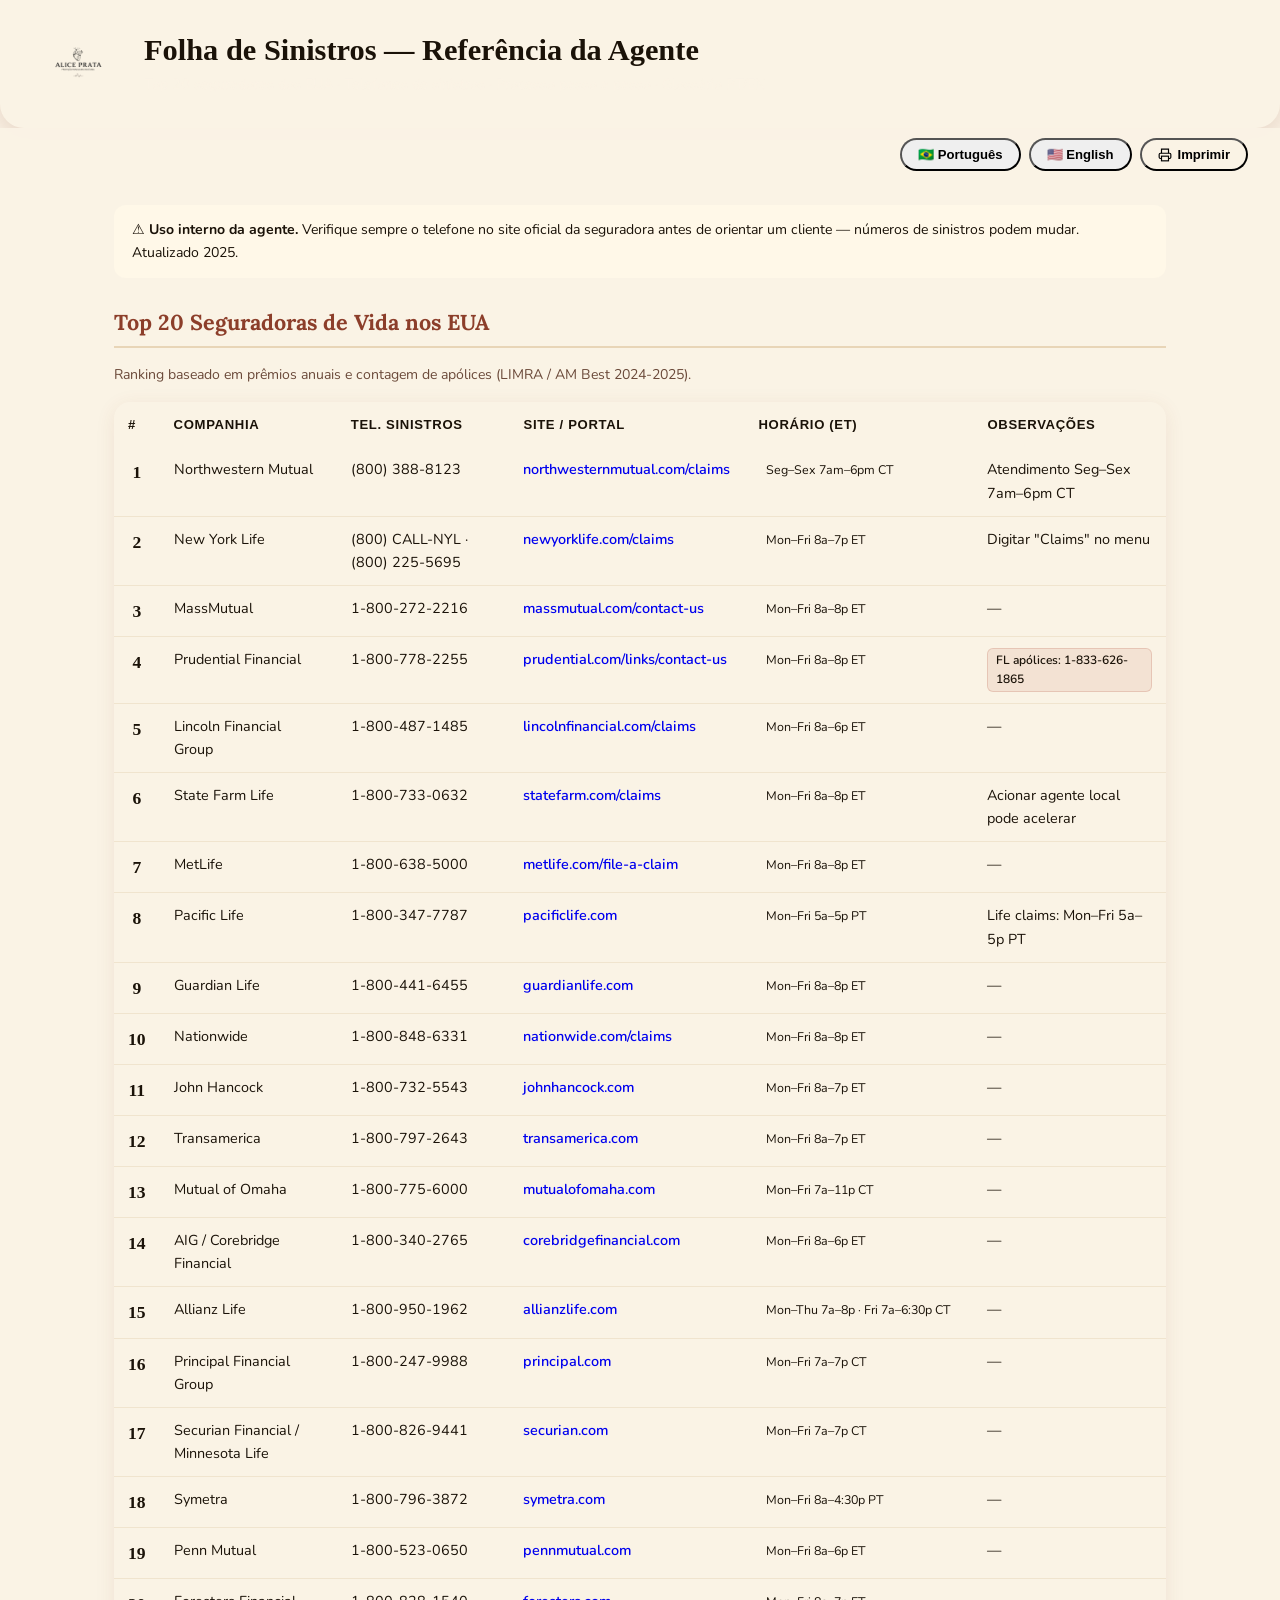
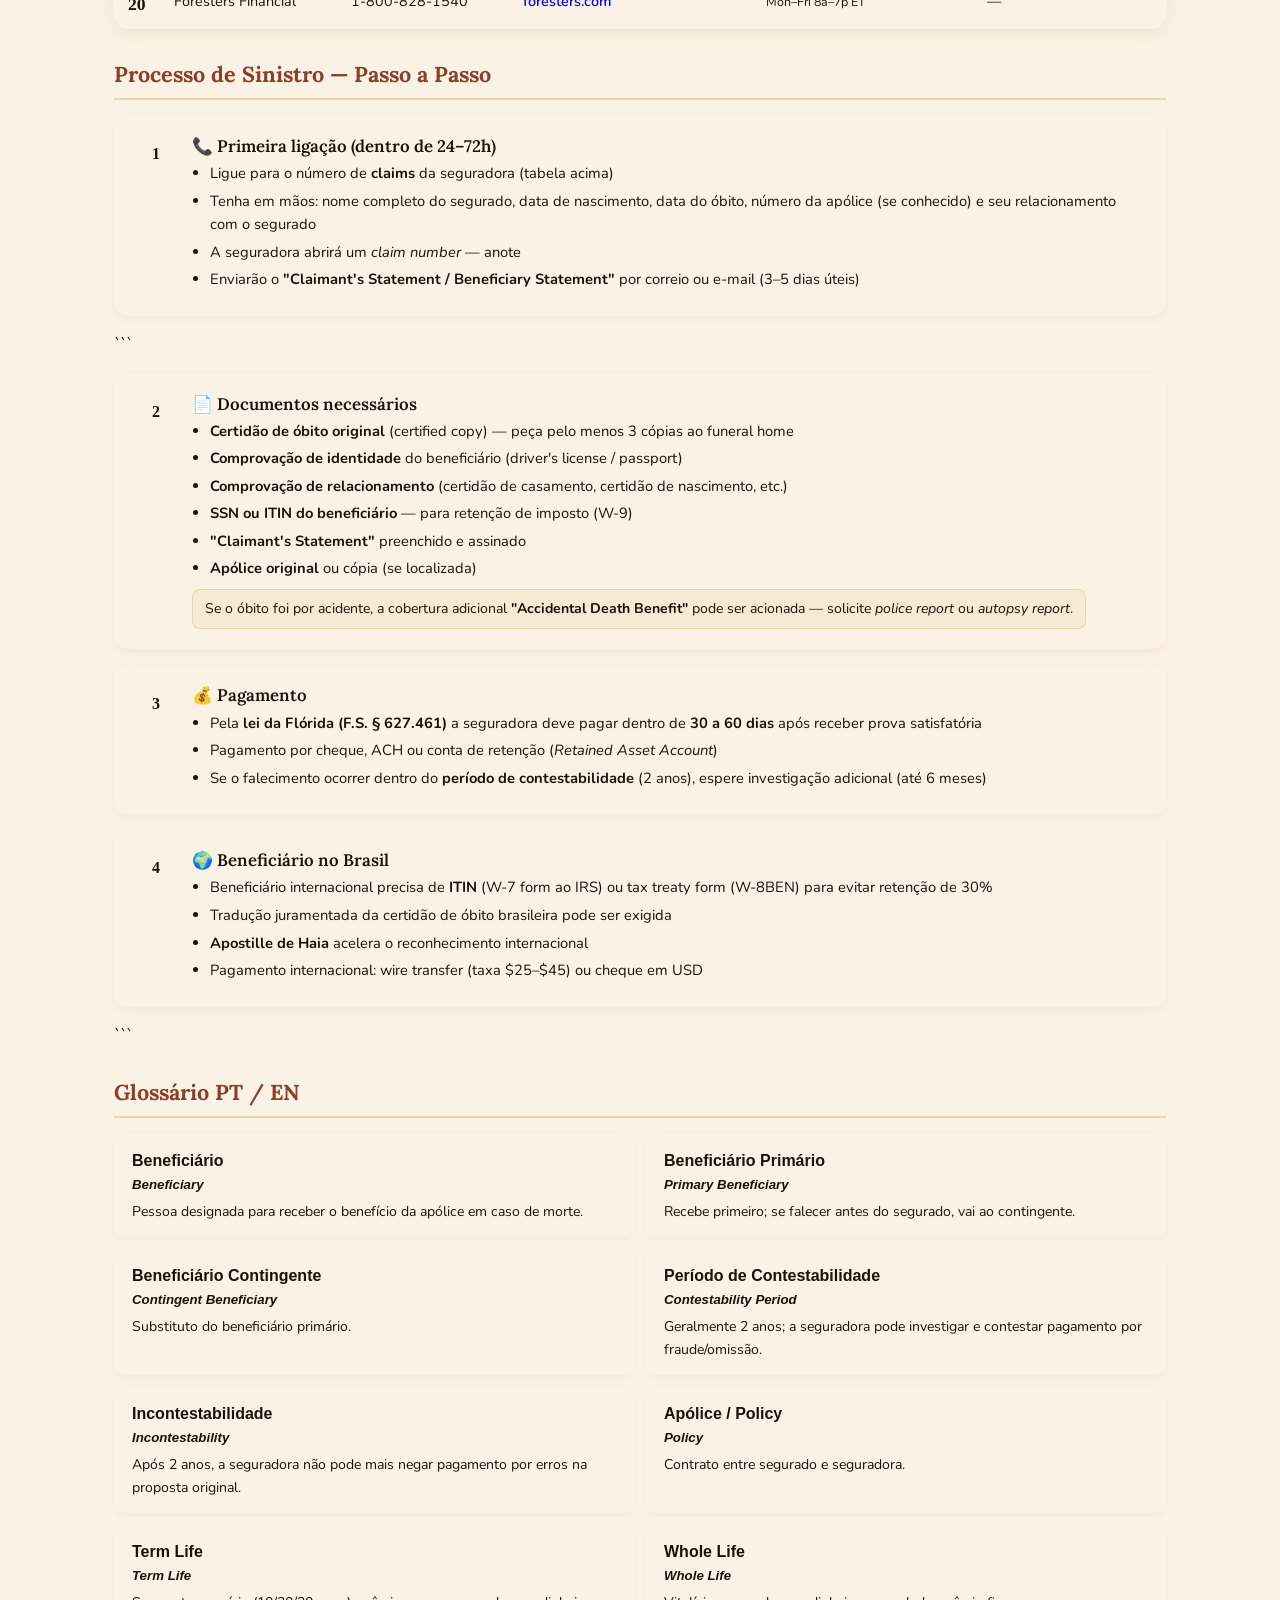
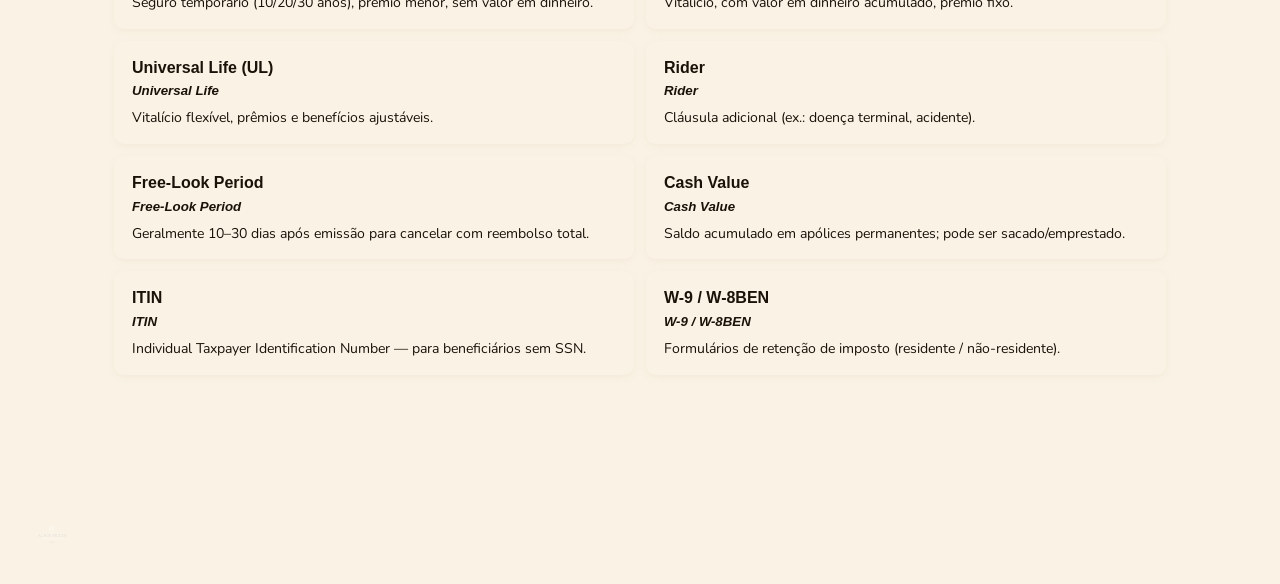
==== commit e8f9d24e: "Update carrier-reference.html" ====
--- a/carrier-reference.html
+++ b/carrier-reference.html
@@ -1,216 +1,394 @@
 <!DOCTYPE html>
+
 <html lang="pt-BR">
 <head>
 <meta charset="UTF-8"/>
 <meta name="viewport" content="width=device-width, initial-scale=1.0"/>
-<title>Folha de Sinistros — Alice Prata</title>
+<title>Folha de Sinistros — Alice Prata · Agent Claims Reference</title>
 <link rel="preconnect" href="https://fonts.googleapis.com">
 <link rel="preconnect" href="https://fonts.gstatic.com" crossorigin>
 <link href="https://fonts.googleapis.com/css2?family=Lora:ital,wght@0,400;0,600;0,700;1,400&family=Nunito:wght@400;500;600;700;800&display=swap" rel="stylesheet">
 <style>
-:root{--terra-deep:#8C3E2A;--terra:#B5553F;--terra-light:#C76A4F;--sand:#E8D5B7;--sand-light:#F4E6CD;--sand-cream:#FAF3E5;--ink:#1A1208;--ink-mid:#3A2418;--ink-soft:#6B4A3A;--ochre:#C9A24A;--white:#FFFFFF;}
+:root{
+  --terra-deep:#8C3E2A; --terra:#B5553F; --terra-light:#C76A4F;
+  --sand:#E8D5B7; --sand-light:#F4E6CD; --sand-cream:#FAF3E5;
+  --ink:#1A1208; --ink-mid:#3A2418; --ink-soft:#6B4A3A;
+  --ochre:#C9A24A; --white:#FFFFFF;
+}
 *{box-sizing:border-box;margin:0;padding:0;}
-body{font-family:'Nunito',system-ui,sans-serif;background:var(--sand-cream);color:var(--ink);line-height:1.6;-webkit-font-smoothing:antialiased;}
+body{
+  font-family:'Nunito',system-ui,sans-serif;
+  background:var(--sand-cream);color:var(--ink);
+  line-height:1.6;-webkit-font-smoothing:antialiased;
+}
 h1,h2,h3{font-family:'Lora',Georgia,serif;line-height:1.2;}
-h2{font-size:1.35rem;font-weight:700;color:var(--terra-deep);border-bottom:2px solid var(--sand);padding-bottom:10px;margin:32px 0 16px;}
+h2{font-size:1.35rem;font-weight:700;color:var(--terra-deep);
+   border-bottom:2px solid var(--sand);padding-bottom:10px;margin:32px 0 16px;}
 h3{font-size:1.05rem;font-weight:600;color:var(--ink);}
-/* LANG — PT default */
-.en{display:none!important;}
-[data-lang="en"] .en{display:block!important;}
-[data-lang="en"] .en.il{display:inline!important;}
-[data-lang="en"] .pt{display:none!important;}
-header{background:linear-gradient(135deg,var(--terra-deep) 0%,var(--terra-light) 100%);padding:24px 32px;display:flex;align-items:center;gap:20px;flex-wrap:wrap;border-radius:0 0 24px 24px;box-shadow:0 6px 24px rgba(140,62,42,0.18);}
-.header-logo{height:80px;width:auto;background:var(--white);border-radius:14px;padding:8px 14px;flex-shrink:0;}
-.header-text h1{font-family:'Lora',serif;font-size:clamp(1.3rem,3vw,1.9rem);font-weight:700;color:var(--white);margin-bottom:4px;}
+
+/* HEADER */
+header{
+background:linear-gradient(135deg,var(–terra-deep) 0%,var(–terra-light) 100%);
+padding:24px 32px;
+display:flex;align-items:center;gap:20px;flex-wrap:wrap;
+border-radius:0 0 24px 24px;
+box-shadow:0 6px 24px rgba(140,62,42,0.18);
+}
+.header-logo{
+height:80px;width:auto;
+background:var(–white);border-radius:14px;
+padding:8px 14px;flex-shrink:0;
+}
+.header-text h1{
+font-family:‘Lora’,serif;font-size:clamp(1.3rem,3vw,1.9rem);
+font-weight:700;color:var(–white);margin-bottom:4px;
+}
 .header-text p{color:rgba(250,243,229,0.88);font-size:0.9rem;}
-.header-right{margin-left:auto;display:flex;align-items:center;gap:8px;flex-wrap:wrap;}
-.lang-bar{position:sticky;top:0;z-index:50;background:rgba(250,243,229,0.96);backdrop-filter:blur(6px);border-bottom:1px solid var(--sand);padding:10px 32px;display:flex;gap:8px;justify-content:flex-end;align-items:center;}
-.lang-btn{font-family:'Nunito',sans-serif;font-weight:700;font-size:0.82rem;background:var(--sand-light);color:var(--terra-deep);border:1px solid var(--sand);padding:7px 16px;border-radius:999px;cursor:pointer;transition:all 0.15s;}
-.lang-btn.active{background:var(--terra-deep);color:var(--white);border-color:var(--terra-deep);}
-.print-btn{font-family:'Nunito',sans-serif;font-weight:700;font-size:0.82rem;background:transparent;color:var(--terra-deep);border:1px solid var(--terra-deep);padding:7px 16px;border-radius:999px;cursor:pointer;display:flex;align-items:center;gap:6px;}
-.print-btn:hover{background:var(--terra-deep);color:var(--white);}
+.header-actions{margin-left:auto;display:flex;gap:8px;align-items:center;flex-wrap:wrap;}
+
+/* LANG TOGGLE */
+.lang-toggle{
+position:sticky;top:0;z-index:50;
+background:rgba(250,243,229,0.96);backdrop-filter:blur(6px);
+border-bottom:1px solid var(–sand);
+padding:10px 32px;display:flex;gap:8px;justify-content:flex-end;align-items:center;
+}
+.lang-btn{
+font-family:‘Nunito’,sans-serif;font-weight:700;font-size:0.82rem;
+background:var(–sand-light);color:var(–terra-deep);
+border:1px solid var(–sand);padding:7px 16px;border-radius:999px;cursor:pointer;
+transition:all 0.15s;
+}
+.lang-btn.active{background:var(–terra-deep);color:var(–white);border-color:var(–terra-deep);}
+.print-btn{
+font-family:‘Nunito’,sans-serif;font-weight:700;font-size:0.82rem;
+background:transparent;color:var(–terra-deep);
+border:1px solid var(–terra-deep);padding:7px 16px;border-radius:999px;cursor:pointer;
+display:flex;align-items:center;gap:6px;
+}
+.print-btn:hover{background:var(–terra-deep);color:var(–white);}
+
 main{max-width:1100px;margin:0 auto;padding:24px 24px 80px;}
-.disclaimer{background:#FFF8E8;border:1px solid var(--ochre);border-left:4px solid var(--ochre);border-radius:12px;padding:14px 18px;margin-bottom:28px;font-size:0.88rem;color:var(--ink-mid);}
-.disclaimer strong{color:var(--terra-deep);}
-.table-wrap{background:var(--white);border-radius:16px;overflow:hidden;box-shadow:0 4px 20px rgba(140,62,42,0.09);margin-bottom:32px;overflow-x:auto;}
+
+/* DISCLAIMER */
+.disclaimer{
+background:#FFF8E8;border:1px solid var(–ochre);border-left:4px solid var(–ochre);
+border-radius:12px;padding:14px 18px;margin-bottom:28px;
+font-size:0.88rem;color:var(–ink-mid);
+}
+.disclaimer strong{color:var(–terra-deep);}
+
+/* TABLE */
+.table-wrap{
+background:var(–white);border-radius:16px;
+overflow:hidden;box-shadow:0 4px 20px rgba(140,62,42,0.09);
+margin-bottom:32px;
+}
 table{width:100%;border-collapse:collapse;font-size:0.9rem;}
-thead{background:var(--terra-deep);}
-thead th{padding:12px 14px;text-align:left;font-family:'Nunito',sans-serif;font-weight:700;font-size:0.82rem;color:var(--white);letter-spacing:0.05em;text-transform:uppercase;}
-tbody tr:nth-child(even){background:var(--sand-light);}
-tbody tr:nth-child(odd){background:var(--white);}
-tbody tr:hover{background:var(--sand);}
+thead{background:var(–terra-deep);}
+thead th{
+padding:12px 14px;text-align:left;
+font-family:‘Nunito’,sans-serif;font-weight:700;font-size:0.82rem;
+color:var(–white);letter-spacing:0.05em;text-transform:uppercase;
+}
+tbody tr:nth-child(even){background:var(–sand-light);}
+tbody tr:nth-child(odd){background:var(–white);}
+tbody tr:hover{background:var(–sand);}
 td{padding:11px 14px;vertical-align:top;border-bottom:1px solid rgba(232,213,183,0.5);}
-td a{color:var(--terra-deep);font-weight:600;text-decoration:none;}
+td a{color:var(–terra-deep);font-weight:600;text-decoration:none;}
 td a:hover{text-decoration:underline;}
-.rank{font-family:'Lora',serif;font-weight:700;font-size:1.1rem;color:var(--terra-deep);text-align:center;}
-.hours{display:inline-block;font-size:0.78rem;background:var(--sand-light);color:var(--ink-soft);padding:2px 8px;border-radius:6px;white-space:nowrap;}
-.note-pill{display:inline-block;font-size:0.75rem;background:rgba(181,85,63,0.1);color:var(--terra-deep);padding:2px 8px;border-radius:6px;font-weight:600;border:1px solid rgba(181,85,63,0.2);}
+.rank{
+font-family:‘Lora’,serif;font-weight:700;font-size:1.1rem;
+color:var(–terra-deep);text-align:center;
+}
+.hours{
+display:inline-block;font-size:0.78rem;
+background:var(–sand-light);color:var(–ink-soft);
+padding:2px 8px;border-radius:6px;white-space:nowrap;
+}
+.note-pill{
+display:inline-block;font-size:0.75rem;
+background:rgba(181,85,63,0.1);color:var(–terra-deep);
+padding:2px 8px;border-radius:6px;font-weight:600;
+border:1px solid rgba(181,85,63,0.2);
+}
+
+/* PROCESS SECTION */
 .process-steps{display:flex;flex-direction:column;gap:16px;margin-bottom:32px;}
-.step{background:var(--white);border-radius:14px;padding:20px 24px;box-shadow:0 2px 12px rgba(140,62,42,0.07);display:flex;gap:18px;align-items:flex-start;}
-.step-num{width:36px;height:36px;border-radius:50%;flex-shrink:0;background:var(--terra-deep);color:var(--white);font-family:'Lora',serif;font-weight:700;font-size:1rem;display:flex;align-items:center;justify-content:center;}
-.step-content h3{color:var(--terra-deep);margin-bottom:6px;}
+.step{
+background:var(–white);border-radius:14px;
+padding:20px 24px;
+box-shadow:0 2px 12px rgba(140,62,42,0.07);
+display:flex;gap:18px;align-items:flex-start;
+}
+.step-num{
+width:36px;height:36px;border-radius:50%;flex-shrink:0;
+background:var(–terra-deep);color:var(–white);
+font-family:‘Lora’,serif;font-weight:700;font-size:1rem;
+display:flex;align-items:center;justify-content:center;
+}
+.step-content h3{color:var(–terra-deep);margin-bottom:6px;}
 .step-content ul{padding-left:18px;}
-.step-content li{font-size:0.92rem;color:var(--ink-mid);margin-bottom:4px;}
-.highlight{background:rgba(201,162,74,0.1);border:1px solid rgba(201,162,74,0.3);border-radius:8px;padding:8px 12px;margin-top:8px;font-size:0.88rem;color:var(--ink-mid);}
-.glossary-grid{display:grid;grid-template-columns:1fr;gap:12px;margin-bottom:32px;}
+.step-content li{font-size:0.92rem;color:var(–ink-mid);margin-bottom:4px;}
+.step-content .highlight{
+background:rgba(201,162,74,0.1);border:1px solid rgba(201,162,74,0.3);
+border-radius:8px;padding:8px 12px;margin-top:8px;font-size:0.88rem;color:var(–ink-mid);
+}
+
+/* GLOSSARY */
+.glossary-grid{
+display:grid;grid-template-columns:1fr;gap:12px;margin-bottom:32px;
+}
 @media(min-width:700px){.glossary-grid{grid-template-columns:1fr 1fr;}}
-.term-card{background:var(--white);border-left:4px solid var(--terra);border-radius:10px;padding:14px 18px;box-shadow:0 2px 8px rgba(140,62,42,0.06);}
-.term-card strong{font-family:'Nunito',sans-serif;font-weight:700;color:var(--terra-deep);display:block;margin-bottom:4px;}
-.term-card .term-en{font-style:italic;color:var(--ink-soft);font-size:0.83rem;display:block;}
-.term-card p{font-size:0.88rem;color:var(--ink-soft);margin-top:6px;}
-footer{background:var(--ink);padding:28px 32px;display:flex;align-items:center;gap:16px;flex-wrap:wrap;justify-content:space-between;}
+.term-card{
+background:var(–white);border-left:4px solid var(–terra);
+border-radius:10px;padding:14px 18px;
+box-shadow:0 2px 8px rgba(140,62,42,0.06);
+}
+.term-card strong{
+font-family:‘Nunito’,sans-serif;font-weight:700;
+color:var(–terra-deep);display:block;margin-bottom:4px;
+}
+.term-card .term-en{
+font-style:italic;color:var(–ink-soft);font-size:0.83rem;display:block;
+}
+.term-card p{font-size:0.88rem;color:var(–ink-soft);margin-top:6px;}
+
+/* FOOTER */
+footer{
+background:var(–ink);padding:28px 32px;
+display:flex;align-items:center;gap:16px;flex-wrap:wrap;
+justify-content:space-between;
+}
 footer img{height:40px;filter:invert(1);opacity:0.8;}
 footer p{color:rgba(250,243,229,0.5);font-size:0.8rem;max-width:640px;}
-@media print{.lang-bar,.print-btn{display:none!important;}body{background:#fff;}}
+
+/* PRINT */
+@media print{
+.lang-toggle,.print-btn{display:none!important;}
+body{background:#fff;}
+header{background:#fff;border-bottom:2px solid var(–terra-deep);border-radius:0;box-shadow:none;}
+header h1{color:var(–terra-deep)!important;}
+.header-text p{color:var(–ink-soft)!important;}
+.header-logo{background:transparent;padding:0;}
+td a::after{content:” (” attr(href) “)”;font-size:0.72em;color:var(–ink-soft);}
+.table-wrap{box-shadow:none;}
+}
+
+/* LANG — PT default, EN hidden until toggled */
+.en-only{display:none!important;}
+[data-lang=“en”] .en-only{display:block!important;}
+[data-lang=“en”] .en-only.il{display:inline!important;}
+[data-lang=“en”] .pt-only{display:none!important;}
 </style>
+
 </head>
 <body data-lang="pt">
 
 <header>
   <img src="alice-prata-logo.png" alt="Alice Prata" class="header-logo"/>
   <div class="header-text">
-    <h1 class="pt">Folha de Sinistros — Referência da Agente</h1>
-    <h1 class="en">Claims Reference Sheet — Agent Resource</h1>
-    <p class="pt">Top 20 seguradoras dos EUA · Telefones de sinistros · Processo passo a passo · Glossário PT/EN</p>
-    <p class="en">Top 20 US carriers · Claims phones · Step-by-step process · PT/EN glossary</p>
+    <h1 class="pt-only">Folha de Sinistros — Referência da Agente</h1>
+    <h1 class="en-only">Claims Reference Sheet — Agent Resource</h1>
+    <p class="pt-only">Top 20 seguradoras dos EUA · Telefones de sinistros · Processo passo a passo · Glossário PT/EN</p>
+    <p class="en-only">Top 20 US carriers · Claims phones · Step-by-step process · PT/EN glossary</p>
   </div>
 </header>
 
-<div class="lang-bar">
+<div class="lang-toggle">
   <button class="lang-btn active" id="btnPT" onclick="setLang('pt')">🇧🇷 Português</button>
   <button class="lang-btn" id="btnEN" onclick="setLang('en')">🇺🇸 English</button>
   <button class="print-btn" onclick="window.print()">
     <svg width="14" height="14" viewBox="0 0 24 24" fill="none" stroke="currentColor" stroke-width="2"><polyline points="6 9 6 2 18 2 18 9"/><path d="M6 18H4a2 2 0 0 1-2-2v-5a2 2 0 0 1 2-2h16a2 2 0 0 1 2 2v5a2 2 0 0 1-2 2h-2"/><rect x="6" y="14" width="12" height="8"/></svg>
-    <span class="pt">Imprimir</span><span class="en">Print</span>
+    <span class="pt-only">Imprimir</span><span class="en-only">Print</span>
   </button>
 </div>
 
 <main>
+
   <div class="disclaimer">
-    <strong class="pt">⚠ Uso interno da agente.</strong>
-    <strong class="en">⚠ Agent internal use only.</strong>
-    <span class="pt"> Verifique sempre o telefone no site oficial antes de orientar um cliente. Atualizado 2025.</span>
-    <span class="en"> Always verify the phone number on the carrier's official website before directing a client. Updated 2025.</span>
-  </div>
-
-  <h2 class="pt">Top 20 Seguradoras de Vida nos EUA</h2>
-  <h2 class="en">Top 20 US Life Insurance Carriers</h2>
-  <p style="font-size:0.88rem;color:var(--ink-soft);margin-bottom:16px;" class="pt">Ranking baseado em prêmios anuais e contagem de apólices (LIMRA / AM Best 2024-2025).</p>
-  <p style="font-size:0.88rem;color:var(--ink-soft);margin-bottom:16px;" class="en">Ranking based on annual premiums and policy count (LIMRA / AM Best 2024-2025).</p>
+    <strong class="pt-only">⚠ Uso interno da agente.</strong>
+    <strong class="en-only">⚠ Agent internal use only.</strong>
+    <span class="pt-only"> Verifique sempre o telefone no site oficial da seguradora antes de orientar um cliente — números de sinistros podem mudar. Atualizado 2025.</span>
+    <span class="en-only"> Always verify the phone number on the carrier's official website before directing a client — claims numbers can change. Updated 2025.</span>
+  </div>
+
+  <!-- TOP 20 TABLE -->
+
+  <h2 class="pt-only">Top 20 Seguradoras de Vida nos EUA</h2>
+  <h2 class="en-only">Top 20 US Life Insurance Carriers</h2>
+  <p style="font-size:0.88rem;color:var(--ink-soft);margin-bottom:16px;" class="pt-only">Ranking baseado em prêmios anuais e contagem de apólices (LIMRA / AM Best 2024-2025).</p>
+  <p style="font-size:0.88rem;color:var(--ink-soft);margin-bottom:16px;" class="en-only">Ranking based on annual premiums and policy count (LIMRA / AM Best 2024-2025).</p>
 
   <div class="table-wrap">
     <table>
       <thead>
         <tr>
-          <th style="width:36px;">#</th>
-          <th><span class="pt">Companhia</span><span class="en">Company</span></th>
-          <th><span class="pt">Tel. Sinistros</span><span class="en">Claims Phone</span></th>
-          <th><span class="pt">Site / Portal</span><span class="en">Site / Portal</span></th>
-          <th><span class="pt">Horário (ET)</span><span class="en">Hours (ET)</span></th>
-          <th><span class="pt">Observações</span><span class="en">Notes</span></th>
+          <th style="width:42px;">#</th>
+          <th class="pt-only">Companhia</th>        <th class="en-only">Company</th>
+          <th class="pt-only">Tel. Sinistros</th>   <th class="en-only">Claims Phone</th>
+          <th class="pt-only">Site / Portal</th>    <th class="en-only">Site / Portal</th>
+          <th class="pt-only">Horário (ET)</th>     <th class="en-only">Hours (ET)</th>
+          <th class="pt-only">Observações</th>      <th class="en-only">Notes</th>
         </tr>
       </thead>
       <tbody>
-        <tr><td class="rank">1</td><td>Northwestern Mutual</td><td>(800) 388-8123</td><td><a href="https://www.northwesternmutual.com/claims" target="_blank">northwesternmutual.com/claims</a></td><td><span class="hours">Mon–Fri 7am–6pm CT</span></td><td><span class="pt">Seg–Sex 7am–6pm CT</span><span class="en">Mon–Fri 7am–6pm CT</span></td></tr>
-        <tr><td class="rank">2</td><td>New York Life</td><td>(800) 225-5695</td><td><a href="https://www.newyorklife.com/claims" target="_blank">newyorklife.com/claims</a></td><td><span class="hours">Mon–Fri 8a–7p ET</span></td><td><span class="pt">Digitar "Claims" no menu</span><span class="en">Press "Claims" in menu</span></td></tr>
-        <tr><td class="rank">3</td><td>MassMutual</td><td>1-800-272-2216</td><td><a href="https://www.massmutual.com/contact-us" target="_blank">massmutual.com/contact-us</a></td><td><span class="hours">Mon–Fri 8a–8p ET</span></td><td>—</td></tr>
-        <tr><td class="rank">4</td><td>Prudential Financial</td><td>1-800-778-2255</td><td><a href="https://www.prudential.com/links/contact-us" target="_blank">prudential.com</a></td><td><span class="hours">Mon–Fri 8a–8p ET</span></td><td><span class="note-pill">FL: 1-833-626-1865</span></td></tr>
-        <tr><td class="rank">5</td><td>Lincoln Financial Group</td><td>1-800-487-1485</td><td><a href="https://www.lincolnfinancial.com/claims" target="_blank">lincolnfinancial.com/claims</a></td><td><span class="hours">Mon–Fri 8a–6p ET</span></td><td>—</td></tr>
-        <tr><td class="rank">6</td><td>State Farm Life</td><td>1-800-733-0632</td><td><a href="https://www.statefarm.com/claims" target="_blank">statefarm.com/claims</a></td><td><span class="hours">Mon–Fri 8a–8p ET</span></td><td><span class="pt">Agente local pode acelerar</span><span class="en">Local agent can expedite</span></td></tr>
-        <tr><td class="rank">7</td><td>MetLife</td><td>1-800-638-5000</td><td><a href="https://www.metlife.com/file-a-claim" target="_blank">metlife.com/file-a-claim</a></td><td><span class="hours">Mon–Fri 8a–8p ET</span></td><td>—</td></tr>
-        <tr><td class="rank">8</td><td>Pacific Life</td><td>1-800-347-7787</td><td><a href="https://www.pacificlife.com" target="_blank">pacificlife.com</a></td><td><span class="hours">Mon–Fri 5a–5p PT</span></td><td><span class="pt">Life claims: Seg–Sex 5a–5p PT</span><span class="en">Life claims: Mon–Fri 5a–5p PT</span></td></tr>
-        <tr><td class="rank">9</td><td>Guardian Life</td><td>1-800-441-6455</td><td><a href="https://www.guardianlife.com" target="_blank">guardianlife.com</a></td><td><span class="hours">Mon–Fri 8a–8p ET</span></td><td>—</td></tr>
-        <tr><td class="rank">10</td><td>Nationwide</td><td>1-800-848-6331</td><td><a href="https://www.nationwide.com/claims" target="_blank">nationwide.com/claims</a></td><td><span class="hours">Mon–Fri 8a–8p ET</span></td><td>—</td></tr>
-        <tr><td class="rank">11</td><td>John Hancock</td><td>1-800-732-5543</td><td><a href="https://www.johnhancock.com" target="_blank">johnhancock.com</a></td><td><span class="hours">Mon–Fri 8a–7p ET</span></td><td>—</td></tr>
-        <tr><td class="rank">12</td><td>Transamerica</td><td>1-800-797-2643</td><td><a href="https://www.transamerica.com" target="_blank">transamerica.com</a></td><td><span class="hours">Mon–Fri 8a–7p ET</span></td><td>—</td></tr>
-        <tr><td class="rank">13</td><td>Mutual of Omaha</td><td>1-800-775-6000</td><td><a href="https://www.mutualofomaha.com" target="_blank">mutualofomaha.com</a></td><td><span class="hours">Mon–Fri 7a–11p CT</span></td><td>—</td></tr>
-        <tr><td class="rank">14</td><td>AIG / Corebridge Financial</td><td>1-800-340-2765</td><td><a href="https://www.corebridgefinancial.com" target="_blank">corebridgefinancial.com</a></td><td><span class="hours">Mon–Fri 8a–6p ET</span></td><td>—</td></tr>
-        <tr><td class="rank">15</td><td>Allianz Life</td><td>1-800-950-1962</td><td><a href="https://www.allianzlife.com" target="_blank">allianzlife.com</a></td><td><span class="hours">Mon–Thu 7a–8p · Fri 7a–6:30p CT</span></td><td>—</td></tr>
-        <tr><td class="rank">16</td><td>Principal Financial Group</td><td>1-800-247-9988</td><td><a href="https://www.principal.com" target="_blank">principal.com</a></td><td><span class="hours">Mon–Fri 7a–7p CT</span></td><td>—</td></tr>
-        <tr><td class="rank">17</td><td>Securian / Minnesota Life</td><td>1-800-826-9441</td><td><a href="https://www.securian.com" target="_blank">securian.com</a></td><td><span class="hours">Mon–Fri 7a–7p CT</span></td><td>—</td></tr>
-        <tr><td class="rank">18</td><td>Symetra</td><td>1-800-796-3872</td><td><a href="https://www.symetra.com" target="_blank">symetra.com</a></td><td><span class="hours">Mon–Fri 8a–4:30p PT</span></td><td>—</td></tr>
-        <tr><td class="rank">19</td><td>Penn Mutual</td><td>1-800-523-0650</td><td><a href="https://www.pennmutual.com" target="_blank">pennmutual.com</a></td><td><span class="hours">Mon–Fri 8a–6p ET</span></td><td>—</td></tr>
-        <tr><td class="rank">20</td><td>Foresters Financial</td><td>1-800-828-1540</td><td><a href="https://www.foresters.com" target="_blank">foresters.com</a></td><td><span class="hours">Mon–Fri 8a–7p ET</span></td><td>—</td></tr>
+        <tr><td class="rank">1</td><td>Northwestern Mutual</td><td>(800) 388-8123</td><td><a href="https://www.northwesternmutual.com/claims" target="_blank">northwesternmutual.com/claims</a></td><td><span class="hours">Seg–Sex 7am–6pm CT</span></td><td class="pt-only">Atendimento Seg–Sex 7am–6pm CT</td><td class="en-only">Mon–Fri 7am–6pm CT</td></tr>
+        <tr><td class="rank">2</td><td>New York Life</td><td>(800) CALL-NYL · (800) 225-5695</td><td><a href="https://www.newyorklife.com/claims" target="_blank">newyorklife.com/claims</a></td><td><span class="hours">Mon–Fri 8a–7p ET</span></td><td class="pt-only">Digitar "Claims" no menu</td><td class="en-only">Press "Claims" in menu</td></tr>
+        <tr><td class="rank">3</td><td>MassMutual</td><td>1-800-272-2216</td><td><a href="https://www.massmutual.com/contact-us" target="_blank">massmutual.com/contact-us</a></td><td><span class="hours">Mon–Fri 8a–8p ET</span></td><td class="pt-only">—</td><td class="en-only">—</td></tr>
+        <tr><td class="rank">4</td><td>Prudential Financial</td><td>1-800-778-2255</td><td><a href="https://www.prudential.com/links/contact-us" target="_blank">prudential.com/links/contact-us</a></td><td><span class="hours">Mon–Fri 8a–8p ET</span></td><td><span class="note-pill">FL apólices: 1-833-626-1865</span></td></tr>
+        <tr><td class="rank">5</td><td>Lincoln Financial Group</td><td>1-800-487-1485</td><td><a href="https://www.lincolnfinancial.com/claims" target="_blank">lincolnfinancial.com/claims</a></td><td><span class="hours">Mon–Fri 8a–6p ET</span></td><td class="pt-only">—</td><td class="en-only">—</td></tr>
+        <tr><td class="rank">6</td><td>State Farm Life</td><td>1-800-733-0632</td><td><a href="https://www.statefarm.com/claims" target="_blank">statefarm.com/claims</a></td><td><span class="hours">Mon–Fri 8a–8p ET</span></td><td class="pt-only">Acionar agente local pode acelerar</td><td class="en-only">Local agent can expedite</td></tr>
+        <tr><td class="rank">7</td><td>MetLife</td><td>1-800-638-5000</td><td><a href="https://www.metlife.com/file-a-claim" target="_blank">metlife.com/file-a-claim</a></td><td><span class="hours">Mon–Fri 8a–8p ET</span></td><td class="pt-only">—</td><td class="en-only">—</td></tr>
+        <tr><td class="rank">8</td><td>Pacific Life</td><td>1-800-347-7787</td><td><a href="https://www.pacificlife.com" target="_blank">pacificlife.com</a></td><td><span class="hours">Mon–Fri 5a–5p PT</span></td><td class="pt-only">Life claims: Mon–Fri 5a–5p PT</td><td class="en-only">Life claims: Mon–Fri 5a–5p PT</td></tr>
+        <tr><td class="rank">9</td><td>Guardian Life</td><td>1-800-441-6455</td><td><a href="https://www.guardianlife.com" target="_blank">guardianlife.com</a></td><td><span class="hours">Mon–Fri 8a–8p ET</span></td><td class="pt-only">—</td><td class="en-only">—</td></tr>
+        <tr><td class="rank">10</td><td>Nationwide</td><td>1-800-848-6331</td><td><a href="https://www.nationwide.com/claims" target="_blank">nationwide.com/claims</a></td><td><span class="hours">Mon–Fri 8a–8p ET</span></td><td class="pt-only">—</td><td class="en-only">—</td></tr>
+        <tr><td class="rank">11</td><td>John Hancock</td><td>1-800-732-5543</td><td><a href="https://www.johnhancock.com" target="_blank">johnhancock.com</a></td><td><span class="hours">Mon–Fri 8a–7p ET</span></td><td class="pt-only">—</td><td class="en-only">—</td></tr>
+        <tr><td class="rank">12</td><td>Transamerica</td><td>1-800-797-2643</td><td><a href="https://www.transamerica.com" target="_blank">transamerica.com</a></td><td><span class="hours">Mon–Fri 8a–7p ET</span></td><td class="pt-only">—</td><td class="en-only">—</td></tr>
+        <tr><td class="rank">13</td><td>Mutual of Omaha</td><td>1-800-775-6000</td><td><a href="https://www.mutualofomaha.com" target="_blank">mutualofomaha.com</a></td><td><span class="hours">Mon–Fri 7a–11p CT</span></td><td class="pt-only">—</td><td class="en-only">—</td></tr>
+        <tr><td class="rank">14</td><td>AIG / Corebridge Financial</td><td>1-800-340-2765</td><td><a href="https://www.corebridgefinancial.com" target="_blank">corebridgefinancial.com</a></td><td><span class="hours">Mon–Fri 8a–6p ET</span></td><td class="pt-only">—</td><td class="en-only">—</td></tr>
+        <tr><td class="rank">15</td><td>Allianz Life</td><td>1-800-950-1962</td><td><a href="https://www.allianzlife.com" target="_blank">allianzlife.com</a></td><td><span class="hours">Mon–Thu 7a–8p · Fri 7a–6:30p CT</span></td><td class="pt-only">—</td><td class="en-only">—</td></tr>
+        <tr><td class="rank">16</td><td>Principal Financial Group</td><td>1-800-247-9988</td><td><a href="https://www.principal.com" target="_blank">principal.com</a></td><td><span class="hours">Mon–Fri 7a–7p CT</span></td><td class="pt-only">—</td><td class="en-only">—</td></tr>
+        <tr><td class="rank">17</td><td>Securian Financial / Minnesota Life</td><td>1-800-826-9441</td><td><a href="https://www.securian.com" target="_blank">securian.com</a></td><td><span class="hours">Mon–Fri 7a–7p CT</span></td><td class="pt-only">—</td><td class="en-only">—</td></tr>
+        <tr><td class="rank">18</td><td>Symetra</td><td>1-800-796-3872</td><td><a href="https://www.symetra.com" target="_blank">symetra.com</a></td><td><span class="hours">Mon–Fri 8a–4:30p PT</span></td><td class="pt-only">—</td><td class="en-only">—</td></tr>
+        <tr><td class="rank">19</td><td>Penn Mutual</td><td>1-800-523-0650</td><td><a href="https://www.pennmutual.com" target="_blank">pennmutual.com</a></td><td><span class="hours">Mon–Fri 8a–6p ET</span></td><td class="pt-only">—</td><td class="en-only">—</td></tr>
+        <tr><td class="rank">20</td><td>Foresters Financial</td><td>1-800-828-1540</td><td><a href="https://www.foresters.com" target="_blank">foresters.com</a></td><td><span class="hours">Mon–Fri 8a–7p ET</span></td><td class="pt-only">—</td><td class="en-only">—</td></tr>
       </tbody>
     </table>
   </div>
 
-  <h2 class="pt">Processo de Sinistro — Passo a Passo</h2>
-  <h2 class="en">Claims Process — Step by Step</h2>
+  <!-- CLAIMS PROCESS -->
+
+  <h2 class="pt-only">Processo de Sinistro — Passo a Passo</h2>
+  <h2 class="en-only">Claims Process — Step by Step</h2>
+
   <div class="process-steps">
     <div class="step">
       <div class="step-num">1</div>
       <div class="step-content">
-        <h3 class="pt">📞 Primeira ligação (dentro de 24–72h)</h3>
-        <h3 class="en">📞 First call (within 24–72 hours)</h3>
-        <ul class="pt"><li>Ligue para o número de <strong>claims</strong> da seguradora (tabela acima)</li><li>Tenha em mãos: nome completo do segurado, data de nascimento, data do óbito, número da apólice (se conhecido) e seu relacionamento com o segurado</li><li>A seguradora abrirá um <em>claim number</em> — anote</li><li>Enviarão o <strong>"Claimant's Statement / Beneficiary Statement"</strong> por correio ou e-mail (3–5 dias úteis)</li></ul>
-        <ul class="en"><li>Call the carrier's <strong>claims</strong> number (table above)</li><li>Have ready: insured's full name, date of birth, date of death, policy number (if known), your relationship to the insured</li><li>The carrier will open a <em>claim number</em> — write it down</li><li>They will send the <strong>"Claimant's Statement / Beneficiary Statement"</strong> by mail or email (3–5 business days)</li></ul>
+        <h3 class="pt-only">📞 Primeira ligação (dentro de 24–72h)</h3>
+        <h3 class="en-only">📞 First call (within 24–72 hours)</h3>
+        <ul class="pt-only">
+          <li>Ligue para o número de <strong>claims</strong> da seguradora (tabela acima)</li>
+          <li>Tenha em mãos: nome completo do segurado, data de nascimento, data do óbito, número da apólice (se conhecido) e seu relacionamento com o segurado</li>
+          <li>A seguradora abrirá um <em>claim number</em> — anote</li>
+          <li>Enviarão o <strong>"Claimant's Statement / Beneficiary Statement"</strong> por correio ou e-mail (3–5 dias úteis)</li>
+        </ul>
+        <ul class="en-only">
+          <li>Call the carrier's <strong>claims</strong> number (table above)</li>
+          <li>Have ready: insured's full name, date of birth, date of death, policy number (if known), your relationship to the insured</li>
+          <li>The carrier will open a <em>claim number</em> — write it down</li>
+          <li>They will send the <strong>"Claimant's Statement / Beneficiary Statement"</strong> by mail or email (3–5 business days)</li>
+        </ul>
       </div>
     </div>
-    <div class="step">
-      <div class="step-num">2</div>
-      <div class="step-content">
-        <h3 class="pt">📄 Documentos necessários</h3>
-        <h3 class="en">📄 Required documents</h3>
-        <ul class="pt"><li><strong>Certidão de óbito original</strong> (certified copy) — peça pelo menos 3 cópias ao funeral home</li><li><strong>Comprovação de identidade</strong> do beneficiário (driver's license / passport)</li><li><strong>Comprovação de relacionamento</strong> (certidão de casamento, certidão de nascimento, etc.)</li><li><strong>SSN ou ITIN do beneficiário</strong> — para retenção de imposto (W-9)</li><li><strong>"Claimant's Statement"</strong> preenchido e assinado</li><li><strong>Apólice original</strong> ou cópia (se localizada)</li></ul>
-        <ul class="en"><li><strong>Original death certificate</strong> (certified copy) — request at least 3 copies from the funeral home</li><li><strong>Beneficiary ID</strong> (driver's license / passport)</li><li><strong>Proof of relationship</strong> (marriage certificate, birth certificate, etc.)</li><li><strong>Beneficiary SSN or ITIN</strong> — for tax withholding (W-9)</li><li><strong>Completed and signed "Claimant's Statement"</strong></li><li><strong>Original policy</strong> or copy (if available)</li></ul>
-        <div class="highlight pt">Se o óbito foi por acidente, a cobertura adicional <strong>"Accidental Death Benefit"</strong> pode ser acionada — solicite <em>police report</em> ou <em>autopsy report</em>.</div>
-        <div class="highlight en">If death was accidental, the <strong>"Accidental Death Benefit"</strong> rider may apply — request <em>police report</em> or <em>autopsy report</em>.</div>
-      </div>
-    </div>
-    <div class="step">
-      <div class="step-num">3</div>
-      <div class="step-content">
-        <h3 class="pt">💰 Pagamento</h3>
-        <h3 class="en">💰 Payment</h3>
-        <ul class="pt"><li>Pela <strong>lei da Flórida (F.S. § 627.461)</strong> a seguradora deve pagar dentro de <strong>30 a 60 dias</strong> após receber prova satisfatória</li><li>Pagamento por cheque, ACH ou conta de retenção (<em>Retained Asset Account</em>)</li><li>Se o falecimento ocorrer dentro do <strong>período de contestabilidade</strong> (2 anos), espere investigação adicional (até 6 meses)</li></ul>
-        <ul class="en"><li>Under <strong>Florida law (F.S. § 627.461)</strong> the carrier must pay within <strong>30 to 60 days</strong> after receiving satisfactory proof</li><li>Payment by check, ACH or retained asset account</li><li>If death occurs within the <strong>contestability period</strong> (2 years), expect additional investigation (up to 6 months)</li></ul>
-      </div>
-    </div>
-    <div class="step">
-      <div class="step-num">4</div>
-      <div class="step-content">
-        <h3 class="pt">🌍 Beneficiário no Brasil</h3>
-        <h3 class="en">🌍 Beneficiary in Brazil</h3>
-        <ul class="pt"><li>Beneficiário internacional precisa de <strong>ITIN</strong> (W-7 form ao IRS) ou tax treaty form (W-8BEN) para evitar retenção de 30%</li><li>Tradução juramentada da certidão de óbito brasileira pode ser exigida</li><li><strong>Apostille de Haia</strong> acelera o reconhecimento internacional</li><li>Pagamento internacional: wire transfer (taxa $25–$45) ou cheque em USD</li></ul>
-        <ul class="en"><li>International beneficiary needs an <strong>ITIN</strong> (W-7 form to IRS) or tax treaty form (W-8BEN) to avoid 30% withholding</li><li>Sworn translation of Brazilian death certificate may be required</li><li><strong>Hague Apostille</strong> speeds up international recognition</li><li>International payment: wire transfer (fee $25–$45) or check in USD</li></ul>
-      </div>
-    </div>
-  </div>
-
-  <h2 class="pt">Glossário PT / EN</h2>
-  <h2 class="en">Glossary PT / EN</h2>
+
+```
+<div class="step">
+  <div class="step-num">2</div>
+  <div class="step-content">
+    <h3 class="pt-only">📄 Documentos necessários</h3>
+    <h3 class="en-only">📄 Required documents</h3>
+    <ul class="pt-only">
+      <li><strong>Certidão de óbito original</strong> (certified copy) — peça pelo menos 3 cópias ao funeral home</li>
+      <li><strong>Comprovação de identidade</strong> do beneficiário (driver's license / passport)</li>
+      <li><strong>Comprovação de relacionamento</strong> (certidão de casamento, certidão de nascimento, etc.)</li>
+      <li><strong>SSN ou ITIN do beneficiário</strong> — para retenção de imposto (W-9)</li>
+      <li><strong>"Claimant's Statement"</strong> preenchido e assinado</li>
+      <li><strong>Apólice original</strong> ou cópia (se localizada)</li>
+    </ul>
+    <ul class="en-only">
+      <li><strong>Original death certificate</strong> (certified copy) — request at least 3 copies from the funeral home</li>
+      <li><strong>Beneficiary ID</strong> (driver's license / passport)</li>
+      <li><strong>Proof of relationship</strong> (marriage certificate, birth certificate, etc.)</li>
+      <li><strong>Beneficiary SSN or ITIN</strong> — for tax withholding (W-9)</li>
+      <li><strong>Completed and signed "Claimant's Statement"</strong></li>
+      <li><strong>Original policy</strong> or copy (if available)</li>
+    </ul>
+    <div class="highlight pt-only">Se o óbito foi por acidente, a cobertura adicional <strong>"Accidental Death Benefit"</strong> pode ser acionada — solicite <em>police report</em> ou <em>autopsy report</em>.</div>
+    <div class="highlight en-only">If death was accidental, the <strong>"Accidental Death Benefit"</strong> rider may apply — request <em>police report</em> or <em>autopsy report</em>.</div>
+  </div>
+</div>
+
+<div class="step">
+  <div class="step-num">3</div>
+  <div class="step-content">
+    <h3 class="pt-only">💰 Pagamento</h3>
+    <h3 class="en-only">💰 Payment</h3>
+    <ul class="pt-only">
+      <li>Pela <strong>lei da Flórida (F.S. § 627.461)</strong> a seguradora deve pagar dentro de <strong>30 a 60 dias</strong> após receber prova satisfatória</li>
+      <li>Pagamento por cheque, ACH ou conta de retenção (<em>Retained Asset Account</em>)</li>
+      <li>Se o falecimento ocorrer dentro do <strong>período de contestabilidade</strong> (2 anos), espere investigação adicional (até 6 meses)</li>
+    </ul>
+    <ul class="en-only">
+      <li>Under <strong>Florida law (F.S. § 627.461)</strong> the carrier must pay within <strong>30 to 60 days</strong> after receiving satisfactory proof</li>
+      <li>Payment by check, ACH or retained asset account</li>
+      <li>If death occurs within the <strong>contestability period</strong> (2 years), expect additional investigation (up to 6 months)</li>
+    </ul>
+  </div>
+</div>
+
+<div class="step">
+  <div class="step-num">4</div>
+  <div class="step-content">
+    <h3 class="pt-only">🌍 Beneficiário no Brasil</h3>
+    <h3 class="en-only">🌍 Beneficiary in Brazil</h3>
+    <ul class="pt-only">
+      <li>Beneficiário internacional precisa de <strong>ITIN</strong> (W-7 form ao IRS) ou tax treaty form (W-8BEN) para evitar retenção de 30%</li>
+      <li>Tradução juramentada da certidão de óbito brasileira pode ser exigida</li>
+      <li><strong>Apostille de Haia</strong> acelera o reconhecimento internacional</li>
+      <li>Pagamento internacional: wire transfer (taxa $25–$45) ou cheque em USD</li>
+    </ul>
+    <ul class="en-only">
+      <li>International beneficiary needs an <strong>ITIN</strong> (W-7 form to IRS) or tax treaty form (W-8BEN) to avoid 30% withholding</li>
+      <li>Sworn translation of Brazilian death certificate may be required</li>
+      <li><strong>Hague Apostille</strong> speeds up international recognition</li>
+      <li>International payment: wire transfer (fee $25–$45) or check in USD</li>
+    </ul>
+  </div>
+</div>
+```
+
+  </div>
+
+  <!-- GLOSSARY -->
+
+  <h2 class="pt-only">Glossário PT / EN</h2>
+  <h2 class="en-only">Glossary PT / EN</h2>
+
   <div class="glossary-grid">
-    <div class="term-card"><strong>Beneficiário <span class="term-en">/ Beneficiary</span></strong><p class="pt">Pessoa designada para receber o benefício da apólice em caso de morte.</p><p class="en">Person designated to receive the policy benefit upon death.</p></div>
-    <div class="term-card"><strong>Beneficiário Primário <span class="term-en">/ Primary Beneficiary</span></strong><p class="pt">Recebe primeiro; se falecer antes do segurado, vai ao contingente.</p><p class="en">Receives first; if deceased before insured, goes to contingent.</p></div>
-    <div class="term-card"><strong>Beneficiário Contingente <span class="term-en">/ Contingent Beneficiary</span></strong><p class="pt">Substituto do beneficiário primário.</p><p class="en">Backup to the primary beneficiary.</p></div>
-    <div class="term-card"><strong>Período de Contestabilidade <span class="term-en">/ Contestability Period</span></strong><p class="pt">Geralmente 2 anos; a seguradora pode investigar e contestar pagamento por fraude/omissão.</p><p class="en">Generally 2 years; carrier can investigate and contest payment for fraud/omission.</p></div>
-    <div class="term-card"><strong>Incontestabilidade <span class="term-en">/ Incontestability</span></strong><p class="pt">Após 2 anos, a seguradora não pode mais negar pagamento por erros na proposta original.</p><p class="en">After 2 years, carrier can no longer deny payment for errors in the original application.</p></div>
-    <div class="term-card"><strong>Apólice <span class="term-en">/ Policy</span></strong><p class="pt">Contrato entre segurado e seguradora.</p><p class="en">Contract between insured and carrier.</p></div>
-    <div class="term-card"><strong>Term Life <span class="term-en">/ Term Life</span></strong><p class="pt">Seguro temporário (10/20/30 anos), prêmio menor, sem valor em dinheiro.</p><p class="en">Temporary insurance (10/20/30 years), lower premium, no cash value.</p></div>
-    <div class="term-card"><strong>Whole Life <span class="term-en">/ Whole Life</span></strong><p class="pt">Vitalício, com valor em dinheiro acumulado, prêmio fixo.</p><p class="en">Permanent, with accumulated cash value, fixed premium.</p></div>
-    <div class="term-card"><strong>Universal Life (UL) <span class="term-en">/ Universal Life</span></strong><p class="pt">Vitalício flexível, prêmios e benefícios ajustáveis.</p><p class="en">Flexible permanent, adjustable premiums and benefits.</p></div>
-    <div class="term-card"><strong>Rider <span class="term-en">/ Rider</span></strong><p class="pt">Cláusula adicional (ex.: doença terminal, acidente).</p><p class="en">Additional clause (e.g., terminal illness, accident).</p></div>
-    <div class="term-card"><strong>Free-Look Period <span class="term-en">/ Free-Look Period</span></strong><p class="pt">Geralmente 10–30 dias após emissão para cancelar com reembolso total.</p><p class="en">Generally 10–30 days after issue to cancel with full refund.</p></div>
-    <div class="term-card"><strong>Cash Value <span class="term-en">/ Cash Value</span></strong><p class="pt">Saldo acumulado em apólices permanentes; pode ser sacado/emprestado.</p><p class="en">Accumulated balance in permanent policies; can be withdrawn/borrowed.</p></div>
-    <div class="term-card"><strong>ITIN <span class="term-en">/ ITIN</span></strong><p class="pt">Individual Taxpayer Identification Number — para beneficiários sem SSN.</p><p class="en">Individual Taxpayer Identification Number — for beneficiaries without SSN.</p></div>
-    <div class="term-card"><strong>W-9 / W-8BEN</strong><p class="pt">Formulários de retenção de imposto (residente / não-residente).</p><p class="en">Tax withholding forms (resident / non-resident).</p></div>
-  </div>
+    <div class="term-card"><strong>Beneficiário <span class="term-en">Beneficiary</span></strong><p class="pt-only">Pessoa designada para receber o benefício da apólice em caso de morte.</p><p class="en-only">Person designated to receive the policy benefit upon death.</p></div>
+    <div class="term-card"><strong>Beneficiário Primário <span class="term-en">Primary Beneficiary</span></strong><p class="pt-only">Recebe primeiro; se falecer antes do segurado, vai ao contingente.</p><p class="en-only">Receives first; if deceased before insured, goes to contingent.</p></div>
+    <div class="term-card"><strong>Beneficiário Contingente <span class="term-en">Contingent Beneficiary</span></strong><p class="pt-only">Substituto do beneficiário primário.</p><p class="en-only">Backup to the primary beneficiary.</p></div>
+    <div class="term-card"><strong>Período de Contestabilidade <span class="term-en">Contestability Period</span></strong><p class="pt-only">Geralmente 2 anos; a seguradora pode investigar e contestar pagamento por fraude/omissão.</p><p class="en-only">Generally 2 years; carrier can investigate and contest payment for fraud/omission.</p></div>
+    <div class="term-card"><strong>Incontestabilidade <span class="term-en">Incontestability</span></strong><p class="pt-only">Após 2 anos, a seguradora não pode mais negar pagamento por erros na proposta original.</p><p class="en-only">After 2 years, carrier can no longer deny payment for errors in the original application.</p></div>
+    <div class="term-card"><strong>Apólice / Policy <span class="term-en">Policy</span></strong><p class="pt-only">Contrato entre segurado e seguradora.</p><p class="en-only">Contract between insured and carrier.</p></div>
+    <div class="term-card"><strong>Term Life <span class="term-en">Term Life</span></strong><p class="pt-only">Seguro temporário (10/20/30 anos), prêmio menor, sem valor em dinheiro.</p><p class="en-only">Temporary insurance (10/20/30 years), lower premium, no cash value.</p></div>
+    <div class="term-card"><strong>Whole Life <span class="term-en">Whole Life</span></strong><p class="pt-only">Vitalício, com valor em dinheiro acumulado, prêmio fixo.</p><p class="en-only">Permanent, with accumulated cash value, fixed premium.</p></div>
+    <div class="term-card"><strong>Universal Life (UL) <span class="term-en">Universal Life</span></strong><p class="pt-only">Vitalício flexível, prêmios e benefícios ajustáveis.</p><p class="en-only">Flexible permanent, adjustable premiums and benefits.</p></div>
+    <div class="term-card"><strong>Rider <span class="term-en">Rider</span></strong><p class="pt-only">Cláusula adicional (ex.: doença terminal, acidente).</p><p class="en-only">Additional clause (e.g., terminal illness, accident).</p></div>
+    <div class="term-card"><strong>Free-Look Period <span class="term-en">Free-Look Period</span></strong><p class="pt-only">Geralmente 10–30 dias após emissão para cancelar com reembolso total.</p><p class="en-only">Generally 10–30 days after issue to cancel with full refund.</p></div>
+    <div class="term-card"><strong>Cash Value <span class="term-en">Cash Value</span></strong><p class="pt-only">Saldo acumulado em apólices permanentes; pode ser sacado/emprestado.</p><p class="en-only">Accumulated balance in permanent policies; can be withdrawn/borrowed.</p></div>
+    <div class="term-card"><strong>ITIN <span class="term-en">ITIN</span></strong><p class="pt-only">Individual Taxpayer Identification Number — para beneficiários sem SSN.</p><p class="en-only">Individual Taxpayer Identification Number — for beneficiaries without SSN.</p></div>
+    <div class="term-card"><strong>W-9 / W-8BEN <span class="term-en">W-9 / W-8BEN</span></strong><p class="pt-only">Formulários de retenção de imposto (residente / não-residente).</p><p class="en-only">Tax withholding forms (resident / non-resident).</p></div>
+  </div>
+
 </main>
 
 <footer>
   <img src="alice-prata-logo.png" alt="Alice Prata"/>
-  <p class="pt">Documento de referência interna — Alice Prata. Atualizado 2025. Verifique sempre os números no site oficial antes de orientar um cliente.</p>
-  <p class="en">Internal reference document — Alice Prata. Updated 2025. Always verify numbers on the carrier's official website before directing a client.</p>
+  <p class="pt-only">Documento de referência interna — Alice Prata. Atualizado 2025. Verifique sempre os números no site oficial da seguradora antes de orientar um cliente.</p>
+  <p class="en-only">Internal reference document — Alice Prata. Updated 2025. Always verify numbers on the carrier's official website before directing a client.</p>
 </footer>
 
 <script>
 function setLang(lang){
-  document.body.dataset.lang=lang;
-  document.getElementById('btnPT').classList.toggle('active',lang==='pt');
-  document.getElementById('btnEN').classList.toggle('active',lang==='en');
-  document.documentElement.lang=lang==='en'?'en':'pt-BR';
+  document.body.dataset.lang = lang;
+  document.getElementById('btnPT').classList.toggle('active', lang==='pt');
+  document.getElementById('btnEN').classList.toggle('active', lang==='en');
+  document.documentElement.lang = lang==='en' ? 'en' : 'pt-BR';
 }
 </script>
+
 </body>
 </html>
